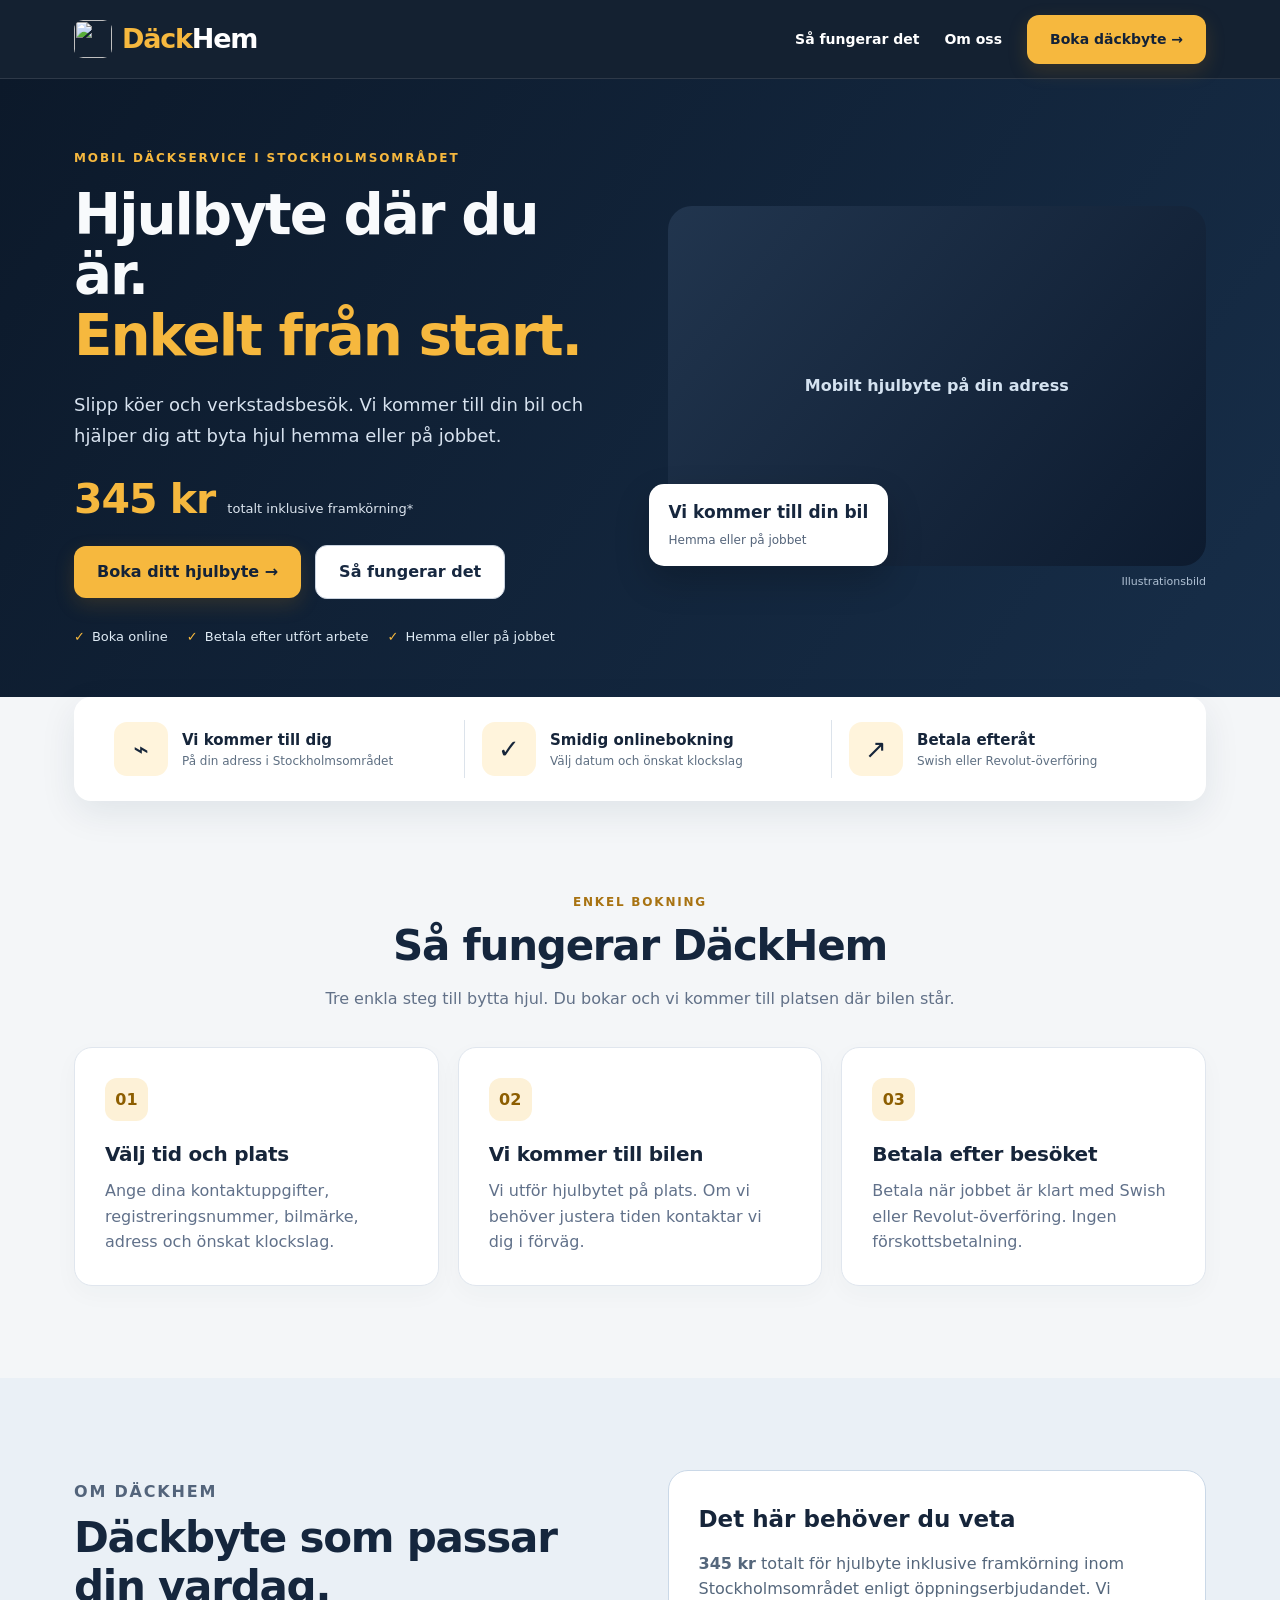
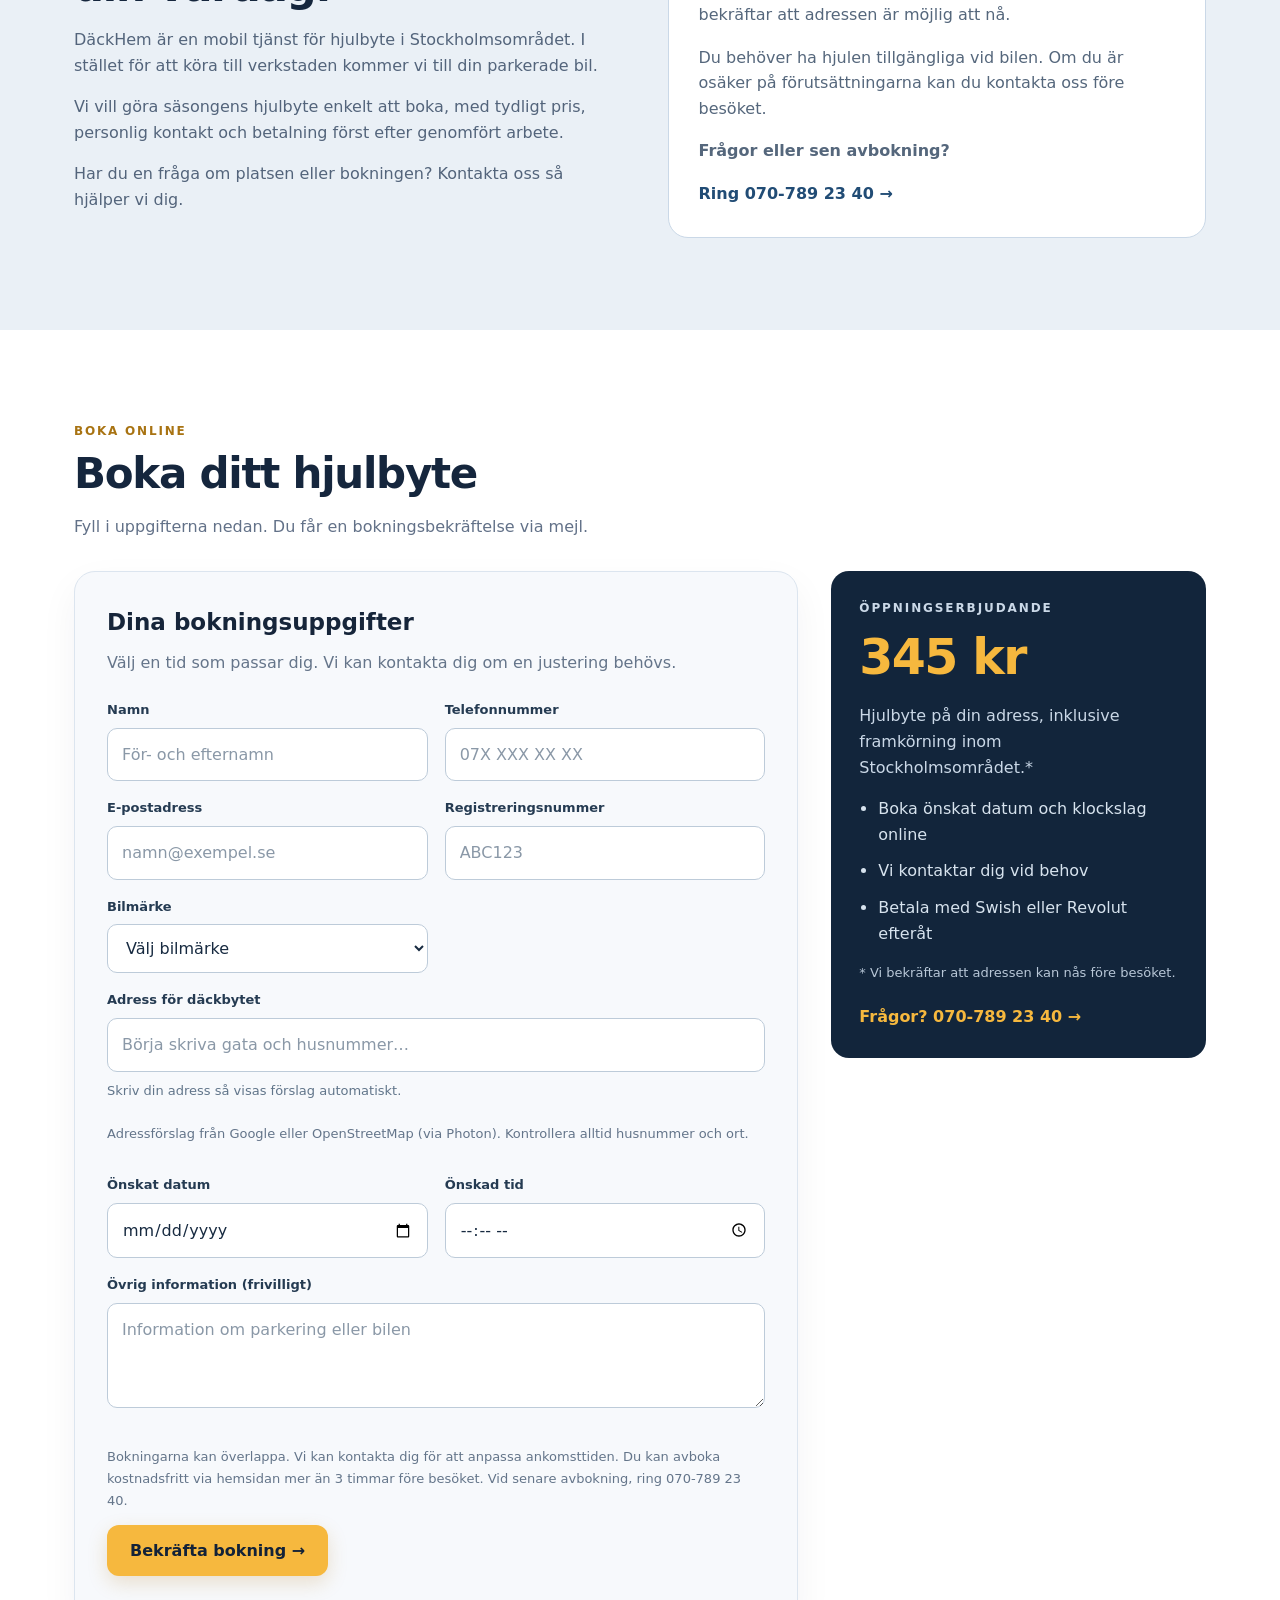
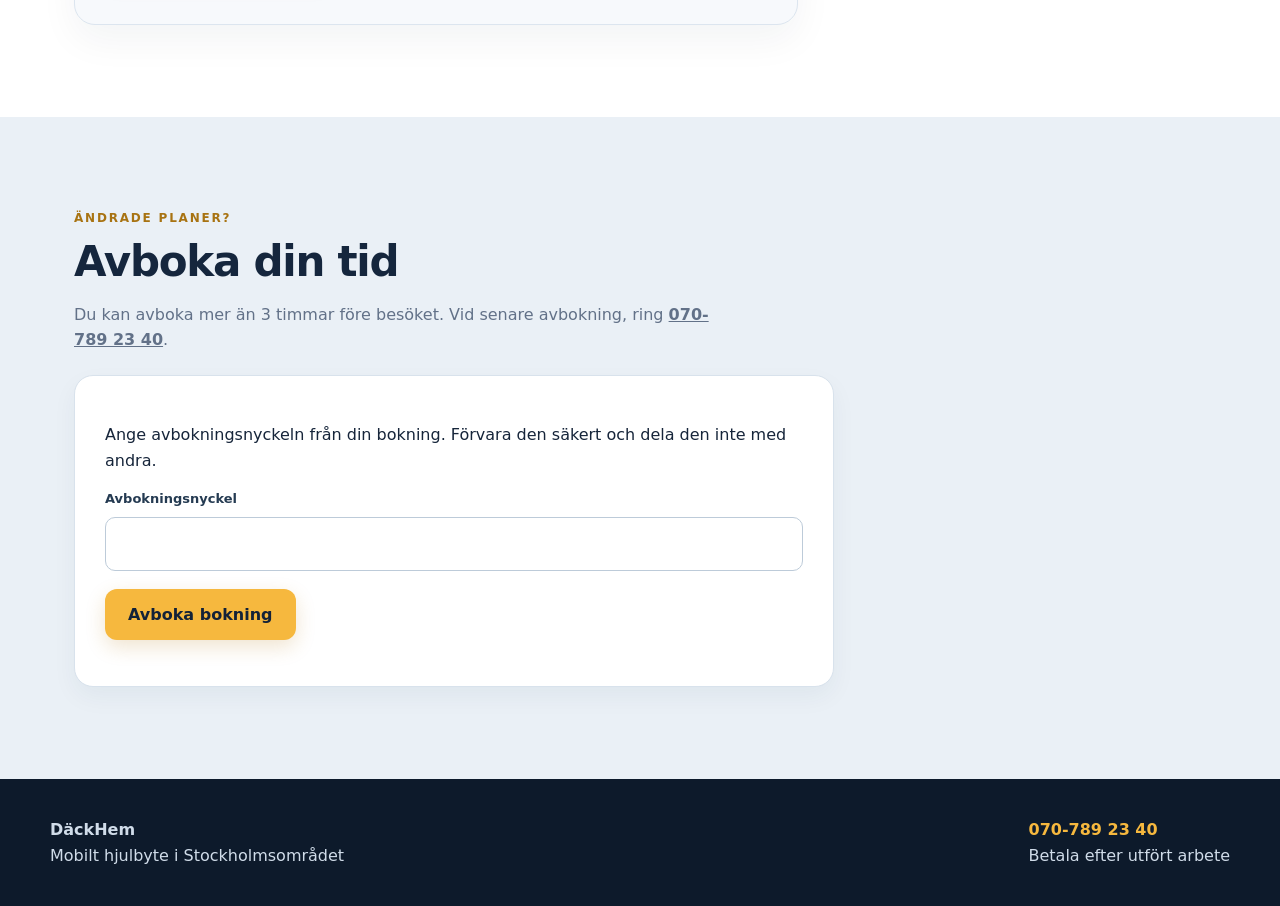
==== DackHem.Api/wwwroot/index.html @ e282575c "Refresh DäckHem homepage with modern responsive design while preserving booking JavaScript" ====
<!doctype html>
<html lang="sv"><head><meta charset="utf-8"><meta name="viewport" content="width=device-width,initial-scale=1">
<meta name="description" content="DäckHem erbjuder mobilt hjulbyte hemma eller på jobbet i Stockholmsområdet. Boka smidigt online – 345 kr inklusive framkörning.">
<meta name="theme-color" content="#0d1a2b">
<title>DäckHem – Mobilt hjulbyte hemma eller på jobbet i Stockholm</title>
<link rel="icon" href="/favicon.svg" type="image/svg+xml">
<style>
:root{font-family:Inter,system-ui,-apple-system,"Segoe UI",sans-serif;background:#f4f6f8;color:#16253a}
*{box-sizing:border-box}
html{scroll-behavior:smooth;scroll-padding-top:88px}
body{margin:0;line-height:1.6}
a{color:inherit;text-decoration:none}
button,input,select,textarea{font:inherit}
button,a,input,select,textarea{-webkit-tap-highlight-color:transparent}
button:focus-visible,a:focus-visible,input:focus-visible,select:focus-visible,textarea:focus-visible{outline:3px solid #dc9a11;outline-offset:3px}
header{position:sticky;top:0;z-index:20;background:#0d1a2bf7;color:#fff;backdrop-filter:blur(14px);border-bottom:1px solid #ffffff1c}
.nav{max-width:1180px;margin:auto;min-height:78px;padding:12px 24px;display:flex;align-items:center;justify-content:space-between;gap:24px}
.brand{font-size:27px;font-weight:850;letter-spacing:-1.2px;white-space:nowrap;display:flex;align-items:center;gap:10px}.brand span span{color:#f6b83e}
.brand img{height:38px;width:38px;border-radius:9px}
nav{display:flex;align-items:center;gap:25px;font-size:14px;font-weight:650}nav a:not(.btn):hover{color:#f6b83e}
.btn{display:inline-flex;align-items:center;justify-content:center;border:0;border-radius:12px;background:#f6b83e;color:#132238;min-height:49px;padding:13px 23px;font-weight:800;cursor:pointer;box-shadow:0 7px 20px #b2761433;transition:transform .18s,background .18s}
.btn:hover{background:#ffcc65;transform:translateY(-1px)}.btn:disabled{opacity:.6;cursor:wait;transform:none}
.btn-outline{background:#fff;color:#172840;box-shadow:none;border:1px solid #cad3df}.btn-outline:hover{background:#eff3f8}
.heroWrap{background:linear-gradient(125deg,#0c192a 0%,#172e49 100%);color:#f8fafc;overflow:hidden}
.hero{max-width:1180px;margin:auto;display:grid;grid-template-columns:1fr 1fr;gap:55px;align-items:center;padding:70px 24px 84px}
.eyebrow{text-transform:uppercase;color:#f6b83e;font-size:12px;font-weight:850;letter-spacing:1.9px;margin:0 0 17px}
.hero h1{font-size:clamp(39px,4.4vw,65px);line-height:1.07;letter-spacing:-2px;margin:0 0 23px;font-weight:850}
.hero h1 em{font-style:normal;color:#f6b83e}
.hero p.lead{font-size:18px;color:#d7e2ef;line-height:1.75;max-width:550px;margin:0 0 27px}
.heroActions{display:flex;gap:14px;flex-wrap:wrap;align-items:center}
.heroPrice{display:flex;align-items:baseline;gap:12px;margin:0 0 25px}
.heroPrice strong{font-size:41px;line-height:1;color:#f6b83e;letter-spacing:-1px}
.heroPrice span{font-size:13px;color:#dbe4ee}
.heroBadges{display:flex;gap:19px;flex-wrap:wrap;margin:28px 0 0;color:#dfebf5;font-size:13px}
.heroBadges span:before{content:"✓";color:#f6b83e;font-weight:900;margin-right:7px}
.heroPhoto{position:relative}
.heroPhoto img{display:block;width:100%;height:auto;aspect-ratio:1/1;object-fit:cover;border-radius:24px;box-shadow:0 24px 72px #0008;background:#304056}
.heroPhoto .photoFallback{min-height:360px;border-radius:24px;background:linear-gradient(130deg,#21354e,#0d1b2f);display:none;align-items:center;justify-content:center;text-align:center;padding:30px;font-weight:750;color:#d4e2f0}
.photoTag{position:absolute;left:-19px;bottom:24px;background:#fff;color:#16263d;border-radius:15px;padding:15px 20px;box-shadow:0 15px 35px #0003}
.photoTag strong{display:block;font-size:17px}.photoTag small{color:#54647a;font-size:12px}
.photoDisclosure{color:#afc0d3;font-size:11px;text-align:right;margin-top:7px}
main{background:#f4f6f8}section{scroll-margin-top:94px}
.container{max-width:1180px;margin:0 auto;padding:0 24px}
.valueStrip{position:relative;z-index:3;margin-top:-34px}
.valueGrid{background:#fff;border-radius:17px;box-shadow:0 12px 36px #112e4a16;display:grid;grid-template-columns:repeat(3,1fr);padding:23px;gap:15px}
.valueItem{display:flex;align-items:center;gap:14px;padding:2px 17px}
.valueItem+.valueItem{border-left:1px solid #dce3eb}
.valueIcon{font-size:26px;background:#fff4dc;border-radius:13px;width:54px;height:54px;display:flex;align-items:center;justify-content:center;flex-shrink:0}
.valueItem strong{display:block;font-size:15px}.valueItem small{display:block;color:#5e6f82;font-size:12px}
.block{padding:92px 0}.sectionLabel{color:#a87312;font-size:12px;letter-spacing:1.8px;text-transform:uppercase;font-weight:850;margin:0 0 8px}
h2{font-size:clamp(30px,3.5vw,42px);letter-spacing:-1.25px;line-height:1.17;color:#15263d;margin:0 0 16px}
.sectionLead{color:#627188;max-width:650px;margin:0 auto 36px}
.center{text-align:center}
.steps{display:grid;grid-template-columns:repeat(3,1fr);gap:19px}
.step{background:#fff;border:1px solid #e0e6ee;box-shadow:0 8px 25px #16334b08;border-radius:18px;padding:30px}
.stepNumber{width:43px;height:43px;border-radius:12px;background:#fdf1d7;color:#8d5e00;display:flex;align-items:center;justify-content:center;font-weight:850;margin-bottom:17px}
.step h3{font-size:20px;letter-spacing:-.3px;margin:0 0 8px}.step p{color:#61718a;margin:0}
.about{background:#eaf0f6}.aboutGrid{display:grid;grid-template-columns:1fr 1fr;gap:55px;align-items:center}
.aboutText p{color:#53647b;font-size:16px}
.aboutCard{padding:30px;border:1px solid #cad8e7;border-radius:20px;background:#fff}
.aboutCard h3{font-size:23px;margin:0 0 13px}.aboutCard p{color:#55677c;margin:0 0 17px}
.aboutCard a{font-weight:800;color:#214c75}.aboutCard a:hover{text-decoration:underline}
.bookingSection{background:#fff}.bookingLayout{display:grid;grid-template-columns:minmax(0,1.45fr) minmax(260px,.75fr);gap:33px;align-items:start}
.bookingPanel{background:#f7f9fc;border:1px solid #dce5ef;border-radius:21px;padding:32px;box-shadow:0 15px 38px #12253a0d}
.bookingPanel h3{margin:0 0 9px;font-size:23px}.bookingPanel>p{margin:0 0 24px;color:#65758a}
form#booking{display:grid;grid-template-columns:1fr 1fr;gap:17px}
label{display:block;margin-bottom:7px;color:#253b52;font-size:13px;font-weight:750}
input,textarea,select{width:100%;padding:13px 14px;background:#fff;border:1px solid #bdcbd9;color:#172a40;border-radius:10px;min-height:48px}
input::placeholder,textarea::placeholder{color:#8a98a7}textarea{resize:vertical}.wide{grid-column:1/-1}
.note{font-size:13px;color:#64758a;line-height:1.7}
.priceCard{background:#12253b;border-radius:18px;padding:28px;color:#fff;position:sticky;top:105px}
.priceCard .eyebrow{margin-bottom:10px}
.priceCard strong.amount{display:block;color:#f6b83e;font-size:49px;letter-spacing:-1.6px;line-height:1.2}
.priceCard p{color:#cad8e7}.priceCard ul{padding-left:19px;color:#d7e3ee}.priceCard li{margin-bottom:11px}
.contactLink{display:block;color:#f6b83e;font-weight:750;margin-top:20px}
.cancelSection{background:#eaf0f6}.cancelBox{max-width:760px;background:#fff;padding:30px;border:1px solid #d8e2ec;border-radius:19px;box-shadow:0 10px 25px #16334b0d}
form#cancel-form{display:grid;gap:18px}
#addressResults{display:grid;gap:6px;margin-top:8px}
#addressResults button{background:#fff;color:#213448;border:1px solid #bbcad8;border-radius:9px;padding:11px;text-align:left;cursor:pointer}
#addressResults button:hover{background:#fff4dd;border-color:#d0a241}
#addressStatus{margin:8px 0;color:#61758a}#addressStatus.ok{color:#17774f}
#customBrandWrap[hidden]{display:none}
#message,#cancel-message{overflow-wrap:anywhere}
#message:not(:empty),#cancel-message:not(:empty){padding:13px;border:1px solid #bfccda;border-radius:9px}
#message.success{background:#e8faef;border:2px solid #27a56c;color:#155d3a;padding:18px;font-weight:750}
#message.error{background:#fff0f1;border:1px solid #e3a3a8;color:#8d2431}
#message.pending{color:#54677d}
footer{background:#0d1a2b;color:#d0dce9;padding:38px 24px}
.footerInner{max-width:1180px;margin:auto;display:flex;justify-content:space-between;gap:25px;align-items:center;flex-wrap:wrap}
footer a{color:#f6b83e;font-weight:650}
@media(max-width:900px){.hero{gap:28px}.bookingLayout{grid-template-columns:1fr}.priceCard{position:static}.aboutGrid{gap:25px}.heroPhoto .photoTag{left:10px}}
@media(max-width:700px){.nav{min-height:70px;padding:10px 18px}.brand{font-size:23px}.brand img{width:31px;height:31px}nav a:not(.btn){display:none}nav .btn{font-size:13px;padding:11px 13px;min-height:42px}
.hero{grid-template-columns:1fr;padding:48px 20px 69px;gap:33px}.hero h1{letter-spacing:-1.3px}.hero p.lead{font-size:16px}.heroPrice strong{font-size:35px}
.heroPhoto img{aspect-ratio:1/1}.heroPhoto .photoTag{left:10px;bottom:15px;padding:11px 13px}
.valueGrid{grid-template-columns:1fr;padding:16px}.valueItem{padding:11px 9px}.valueItem+.valueItem{border-left:0;border-top:1px solid #dce3eb}
.container{padding:0 18px}.block{padding:68px 0}.steps,.aboutGrid{grid-template-columns:1fr}.bookingPanel,.cancelBox{padding:20px}
form#booking{grid-template-columns:1fr}.wide{grid-column:auto}.bookingLayout{gap:18px}
}
@media(prefers-reduced-motion:reduce){html{scroll-behavior:auto}.btn{transition:none}}
</style></head><body>
<header><div class="nav">
<a href="/" class="brand" aria-label="DäckHem startsida"><img src="/favicon.svg" alt=""><span><span>Däck</span>Hem</span></a>
<nav aria-label="Huvudmeny"><a href="#sa-funkar-det">Så fungerar det</a><a href="#om-oss">Om oss</a><a href="#boka" class="btn">Boka däckbyte →</a></nav>
</div></header>
<div class="heroWrap"><div class="hero">
<div>
<p class="eyebrow">Mobil däckservice i Stockholmsområdet</p>
<h1>Hjulbyte där du är.<br><em>Enkelt från start.</em></h1>
<p class="lead">Slipp köer och verkstadsbesök. Vi kommer till din bil och hjälper dig att byta hjul hemma eller på jobbet.</p>
<div class="heroPrice"><strong>345 kr</strong><span>totalt inklusive framkörning*</span></div>
<div class="heroActions"><a href="#boka" class="btn">Boka ditt hjulbyte →</a><a href="#sa-funkar-det" class="btn btn-outline">Så fungerar det</a></div>
<div class="heroBadges"><span>Boka online</span><span>Betala efter utfört arbete</span><span>Hemma eller på jobbet</span></div>
</div>
<div class="heroPhoto">
<img src="/dackhem-hero.jpg" alt="Illustration av mobilt hjulbyte utanför en bostad" width="1254" height="1254" fetchpriority="high" onerror="this.style.display='none';this.nextElementSibling.style.display='flex'">
<div class="photoFallback">Mobilt hjulbyte på din adress</div>
<div class="photoTag"><strong>Vi kommer till din bil</strong><small>Hemma eller på jobbet</small></div>
<div class="photoDisclosure">Illustrationsbild</div>
</div>
</div></div>
<main>
<div class="container valueStrip"><div class="valueGrid">
<div class="valueItem"><span class="valueIcon" aria-hidden="true">⌁</span><div><strong>Vi kommer till dig</strong><small>På din adress i Stockholmsområdet</small></div></div>
<div class="valueItem"><span class="valueIcon" aria-hidden="true">✓</span><div><strong>Smidig onlinebokning</strong><small>Välj datum och önskat klockslag</small></div></div>
<div class="valueItem"><span class="valueIcon" aria-hidden="true">↗</span><div><strong>Betala efteråt</strong><small>Swish eller Revolut-överföring</small></div></div>
</div></div>
<section class="block" id="sa-funkar-det"><div class="container">
<div class="center"><p class="sectionLabel">Enkel bokning</p><h2>Så fungerar DäckHem</h2><p class="sectionLead">Tre enkla steg till bytta hjul. Du bokar och vi kommer till platsen där bilen står.</p></div>
<div class="steps">
<div class="step"><div class="stepNumber">01</div><h3>Välj tid och plats</h3><p>Ange dina kontaktuppgifter, registreringsnummer, bilmärke, adress och önskat klockslag.</p></div>
<div class="step"><div class="stepNumber">02</div><h3>Vi kommer till bilen</h3><p>Vi utför hjulbytet på plats. Om vi behöver justera tiden kontaktar vi dig i förväg.</p></div>
<div class="step"><div class="stepNumber">03</div><h3>Betala efter besöket</h3><p>Betala när jobbet är klart med Swish eller Revolut-överföring. Ingen förskottsbetalning.</p></div>
</div></div></section>
<section class="block about" id="om-oss"><div class="container aboutGrid">
<div class="aboutText"><p class="sectionLabel">Om DäckHem</p><h2>Däckbyte som passar din vardag.</h2>
<p>DäckHem är en mobil tjänst för hjulbyte i Stockholmsområdet. I stället för att köra till verkstaden kommer vi till din parkerade bil.</p>
<p>Vi vill göra säsongens hjulbyte enkelt att boka, med tydligt pris, personlig kontakt och betalning först efter genomfört arbete.</p>
<p>Har du en fråga om platsen eller bokningen? Kontakta oss så hjälper vi dig.</p></div>
<div class="aboutCard"><h3>Det här behöver du veta</h3>
<p><strong>345 kr</strong> totalt för hjulbyte inklusive framkörning inom Stockholmsområdet enligt öppningserbjudandet. Vi bekräftar att adressen är möjlig att nå.</p>
<p>Du behöver ha hjulen tillgängliga vid bilen. Om du är osäker på förutsättningarna kan du kontakta oss före besöket.</p>
<p><strong>Frågor eller sen avbokning?</strong></p><a href="tel:0707892340">Ring 070-789 23 40 →</a></div>
</div></section>
<section class="block bookingSection" id="boka"><div class="container">
<p class="sectionLabel">Boka online</p><h2>Boka ditt hjulbyte</h2><p class="sectionLead" style="margin:0 0 32px">Fyll i uppgifterna nedan. Du får en bokningsbekräftelse via mejl.</p>
<div class="bookingLayout">
<div class="bookingPanel"><h3>Dina bokningsuppgifter</h3><p>Välj en tid som passar dig. Vi kan kontakta dig om en justering behövs.</p>
<form id="booking">
<div><label for="name">Namn</label><input id="name" required maxlength="100" autocomplete="name" placeholder="För- och efternamn"></div>
<div><label for="phone">Telefonnummer</label><input id="phone" type="tel" required maxlength="30" autocomplete="tel" placeholder="07X XXX XX XX"></div>
<div><label for="email">E-postadress</label><input id="email" type="email" required maxlength="254" autocomplete="email" placeholder="namn@exempel.se"></div>
<div><label for="plate">Registreringsnummer</label><input id="plate" required maxlength="20" placeholder="ABC123"></div>
<div><label for="carBrand">Bilmärke</label><select id="carBrand" required><option value="">Välj bilmärke</option><option value="Audi">Audi</option><option value="BMW">BMW</option><option value="BYD">BYD</option><option value="Citroën">Citroën</option><option value="Cupra">Cupra</option><option value="Dacia">Dacia</option><option value="Fiat">Fiat</option><option value="Ford">Ford</option><option value="Honda">Honda</option><option value="Hyundai">Hyundai</option><option value="Kia">Kia</option><option value="Land Rover">Land Rover</option><option value="Lexus">Lexus</option><option value="Mazda">Mazda</option><option value="Mercedes-Benz">Mercedes-Benz</option><option value="MG">MG</option><option value="Mini">Mini</option><option value="Mitsubishi">Mitsubishi</option><option value="Nissan">Nissan</option><option value="Opel">Opel</option><option value="Peugeot">Peugeot</option><option value="Polestar">Polestar</option><option value="Porsche">Porsche</option><option value="Renault">Renault</option><option value="Saab">Saab</option><option value="Seat">Seat</option><option value="Skoda">Skoda</option><option value="Subaru">Subaru</option><option value="Suzuki">Suzuki</option><option value="Tesla">Tesla</option><option value="Toyota">Toyota</option><option value="Volkswagen">Volkswagen</option><option value="Volvo">Volvo</option><option value="Övrigt">Övrigt – skriv själv</option></select></div>
<div id="customBrandWrap" hidden><label for="customBrand">Skriv bilmärke</label><input id="customBrand" maxlength="40" autocomplete="off" placeholder="Ange bilens bilmärke"></div>
<div class="wide"><label for="address">Adress för däckbytet</label><input id="address" required maxlength="300" placeholder="Börja skriva gata och husnummer…" autocomplete="off" aria-autocomplete="list" aria-controls="addressResults"><p id="addressStatus" class="note" role="status" aria-live="polite">Skriv din adress så visas förslag automatiskt.</p><div id="addressResults" role="listbox" aria-label="Adressförslag"></div><p class="note">Adressförslag från Google eller OpenStreetMap (via Photon). Kontrollera alltid husnummer och ort.</p></div>
<div><label for="date">Önskat datum</label><input id="date" type="date" required></div>
<div><label for="time">Önskad tid</label><input id="time" type="time" required></div>
<div class="wide"><label for="notes">Övrig information (frivilligt)</label><textarea id="notes" rows="3" maxlength="1000" placeholder="Information om parkering eller bilen"></textarea></div>
<div class="wide"><p class="note">Bokningarna kan överlappa. Vi kan kontakta dig för att anpassa ankomsttiden. Du kan avboka kostnadsfritt via hemsidan mer än 3 timmar före besöket. Vid senare avbokning, ring 070-789 23 40.</p><button class="btn" type="submit">Bekräfta bokning →</button><p id="message" role="status" aria-live="polite"></p></div>
</form></div>
<aside class="priceCard"><p class="eyebrow">Öppningserbjudande</p><strong class="amount">345 kr</strong><p>Hjulbyte på din adress, inklusive framkörning inom Stockholmsområdet.*</p><ul><li>Boka önskat datum och klockslag online</li><li>Vi kontaktar dig vid behov</li><li>Betala med Swish eller Revolut efteråt</li></ul><p class="note" style="color:#b8c7d7">* Vi bekräftar att adressen kan nås före besöket.</p><a class="contactLink" href="tel:0707892340">Frågor? 070-789 23 40 →</a></aside>
</div></div></section>
<section class="block cancelSection" id="avboka"><div class="container">
<p class="sectionLabel">Ändrade planer?</p><h2>Avboka din tid</h2>
<p class="sectionLead" style="margin:0 0 22px">Du kan avboka mer än 3 timmar före besöket. Vid senare avbokning, ring <a href="tel:0707892340" style="font-weight:750;text-decoration:underline">070-789 23 40</a>.</p>
<div class="cancelBox"><p>Ange avbokningsnyckeln från din bokning. Förvara den säkert och dela den inte med andra.</p>
<form id="cancel-form"><div class="wide"><label for="cancel-token">Avbokningsnyckel</label><input id="cancel-token" required autocomplete="off"></div><div class="wide"><button class="btn" type="submit">Avboka bokning</button><p id="cancel-message" role="status" aria-live="polite"></p></div></form>
</div></div></section>
</main>
<footer><div class="footerInner"><div><strong>DäckHem</strong><div>Mobilt hjulbyte i Stockholmsområdet</div></div><div><a href="tel:0707892340">070-789 23 40</a><div>Betala efter utfört arbete</div></div></div></footer>
<script>
const $=id=>document.getElementById(id);
const pad=n=>String(n).padStart(2,'0');
const brandSelect=$('carBrand'),customBrand=$('customBrand'),customBrandWrap=$('customBrandWrap');
function updateBrandInput(){const other=brandSelect.value==='Övrigt';customBrandWrap.hidden=!other;customBrand.required=other;if(!other)customBrand.value='';}
brandSelect.addEventListener('change',updateBrandInput);updateBrandInput();
const now=new Date();
$('date').min=`${now.getFullYear()}-${pad(now.getMonth()+1)}-${pad(now.getDate())}`;
async function api(path,payload){
 const response=await fetch(path,{method:'POST',headers:{'Content-Type':'application/json'},body:JSON.stringify(payload)});
 if(!response.ok){
  const body=await response.text();
  let detail='Något gick fel. Försök igen.';
  try{const error=JSON.parse(body);if(typeof error==='string')detail=error;else if(error.errors)detail=Object.values(error.errors).flat().join(' ');else if(error.detail)detail=error.detail;}catch{if(body&&!body.trim().startsWith('<'))detail=body;}
  throw new Error(detail);
 }
 return response.json();
}
// Google Places (New) via our server. No Google key is exposed to the browser.
const addressInput=$('address'),addressStatus=$('addressStatus'),addressResults=$('addressResults');
let addressTimer,requestNumber=0,selectedAddress='',addressSession=crypto.randomUUID();
function clearAddressSuggestions(){addressResults.replaceChildren();}
addressInput.addEventListener('input',()=>{
 selectedAddress='';clearAddressSuggestions();clearTimeout(addressTimer);
 const query=addressInput.value.trim(),current=++requestNumber;
 addressStatus.classList.remove('ok');
 if(query.length<4){addressStatus.textContent='Skriv gata och husnummer så visas förslag.';return;}
 addressStatus.textContent='Söker adresser…';
 addressTimer=setTimeout(async()=>{
  try{
   const response=await fetch('/api/address/suggest?'+new URLSearchParams({q:query,session:addressSession}));
   if(!response.ok)throw Error('Adresstjänsten kunde inte svara just nu.');
   const items=await response.json();
   if(current!==requestNumber||addressInput.value.trim()!==query)return;
   clearAddressSuggestions();
   if(!items.length){addressStatus.textContent='Inga adressförslag hittades. Lägg till orten, till exempel Upplands Väsby, eller skriv hela adressen själv.';return;}
   addressStatus.textContent='Välj rätt adress:';
   for(const item of items){
    const option=document.createElement('button');option.type='button';option.setAttribute('role','option');
    option.textContent=item.label;
    option.addEventListener('click',()=>{
     addressInput.value=item.label.slice(0,300);selectedAddress=addressInput.value;
     ++requestNumber;clearAddressSuggestions();addressStatus.textContent='✓ Adress vald: '+selectedAddress;
     addressStatus.classList.add('ok');addressSession=crypto.randomUUID();
    });
    addressResults.appendChild(option);
   }
  }catch(err){if(current===requestNumber){clearAddressSuggestions();addressStatus.textContent='Adressförslagen kunde inte hämtas. Skriv fullständig gata, nummer, postnummer och ort manuellt.';}}
 },450);
});
$('booking').addEventListener('submit',async e=>{
 e.preventDefault();
 const form=e.currentTarget,msg=$('message'),button=form.querySelector('button');
 const dateTime=`${$('date').value}T${$('time').value}:00`;
 if(new Date(dateTime)<=new Date()){msg.textContent='Välj en tid i framtiden.';return;}
 button.disabled=true;msg.className='pending';msg.textContent='Registrerar din bokning…';
 try{
  const result=await api('/api/bookings',{customerName:$('name').value.trim(),phoneNumber:$('phone').value.trim(),email:$('email').value.trim(),registrationNumber:$('plate').value.trim(),carBrand:$('carBrand').value==='Övrigt' ? $('customBrand').value.trim() : $('carBrand').value,address:$('address').value.trim(),bookingDateTime:dateTime,notes:$('notes').value.trim()||null});
  form.reset();updateBrandInput();selectedAddress='';clearAddressSuggestions();addressStatus.classList.remove('ok');addressStatus.textContent='Skriv din adress så visas förslag automatiskt.';
  msg.className='success';msg.textContent=`✓ Bokningen är registrerad! Bokningsnummer: DH-${String(result.id).replace(/-/g,"").slice(0,8).toUpperCase()}. Pris: ${result.price} kr. ${result.emailQueued ? 'E-postbekräftelsen skickas separat. Spara ditt bokningsnummer.' : 'E-postutskicket kunde inte köas. Spara avbokningsnyckeln här:'} ${result.emailQueued ? '' : result.cancellationToken} ${result.emailQueued ? '' : 'Nyckeln visas bara här och ska inte delas med andra.'}`;
 }catch(err){msg.className='error';msg.textContent=err instanceof TypeError?'Kunde inte nå servern. Öppna hemsidan via DäckHem.Api och försök igen.':err.message;}
 finally{button.disabled=false;}
});
$('cancel-form').addEventListener('submit',async e=>{
 e.preventDefault();const form=e.currentTarget,msg=$('cancel-message'),button=form.querySelector('button');
 button.disabled=true;msg.textContent='Avbokar…';
 try{const result=await api('/api/bookings/cancel',{token:$('cancel-token').value.trim()});msg.textContent=result.message||'Din bokning är avbokad.';form.reset();}
 catch(err){msg.textContent=err instanceof TypeError?'Kunde inte nå servern. Försök igen.':err.message;}
 finally{button.disabled=false;}
});
</script></body></html>
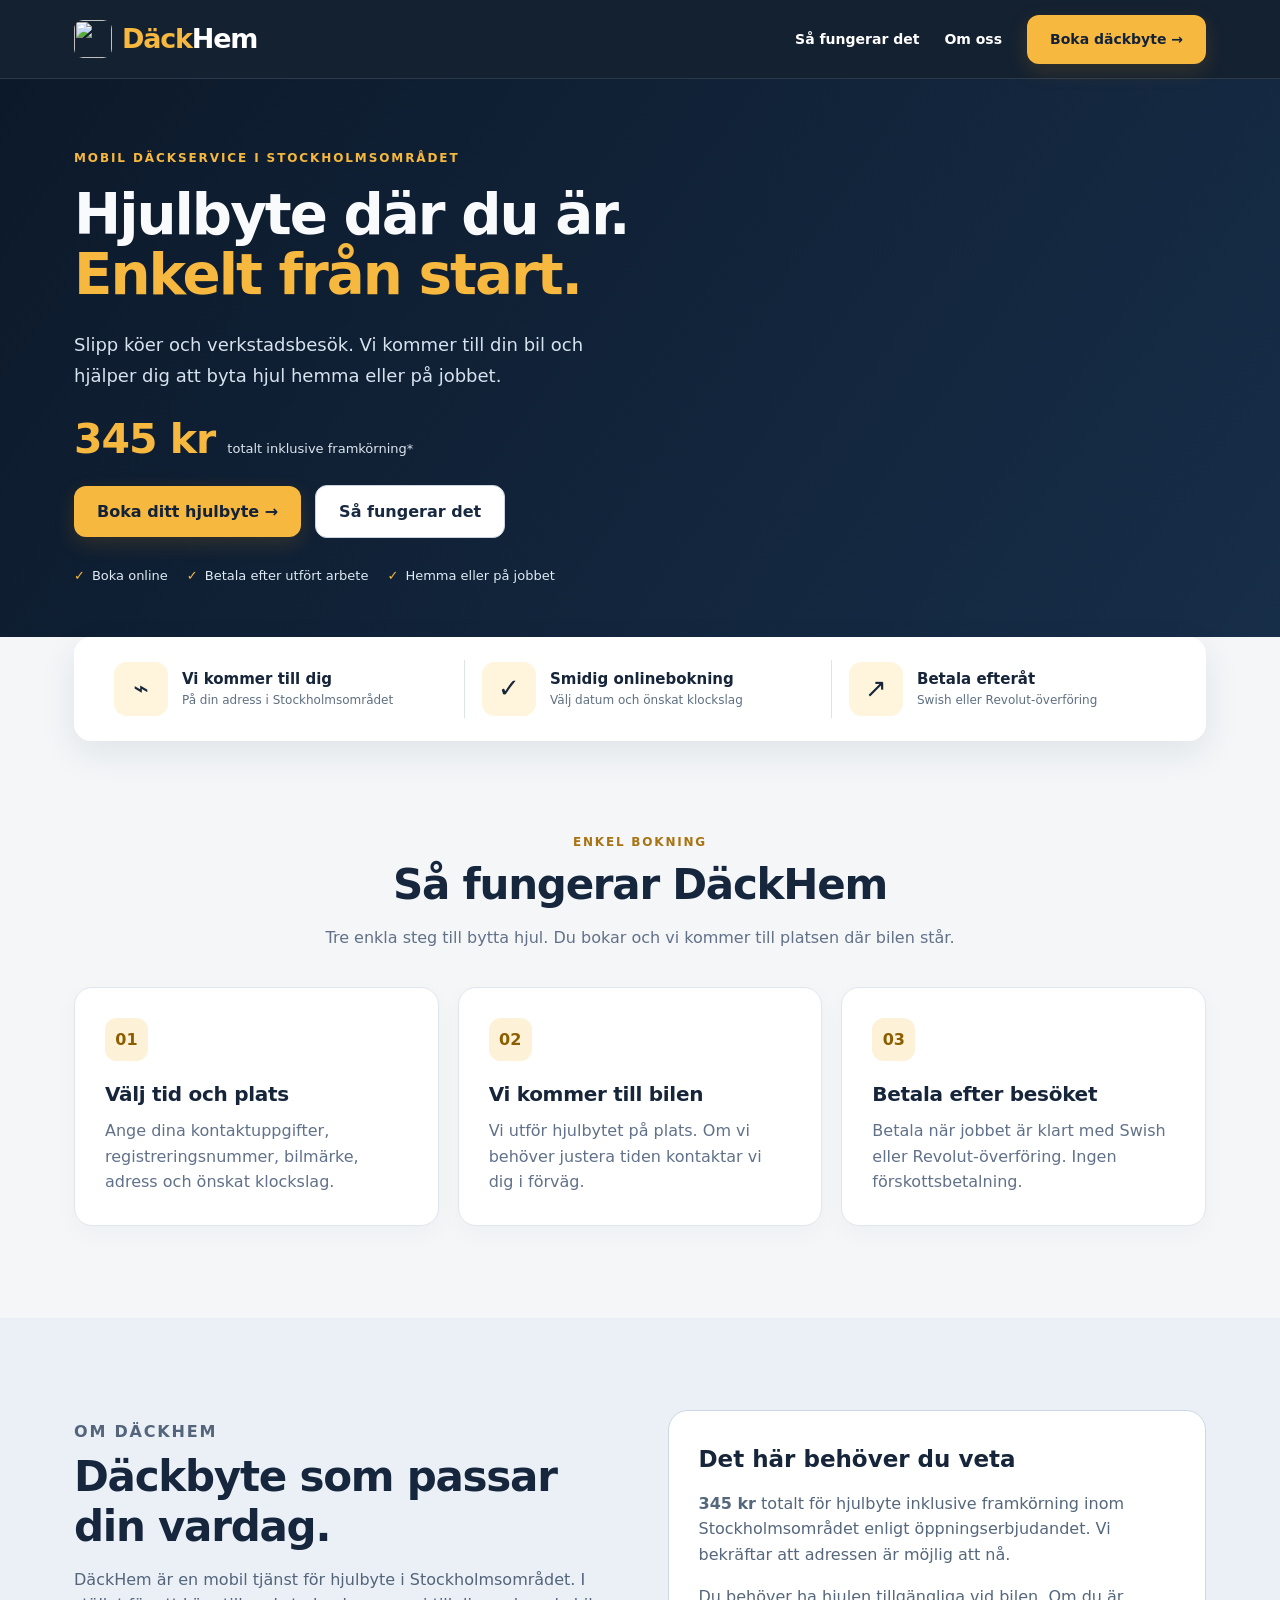
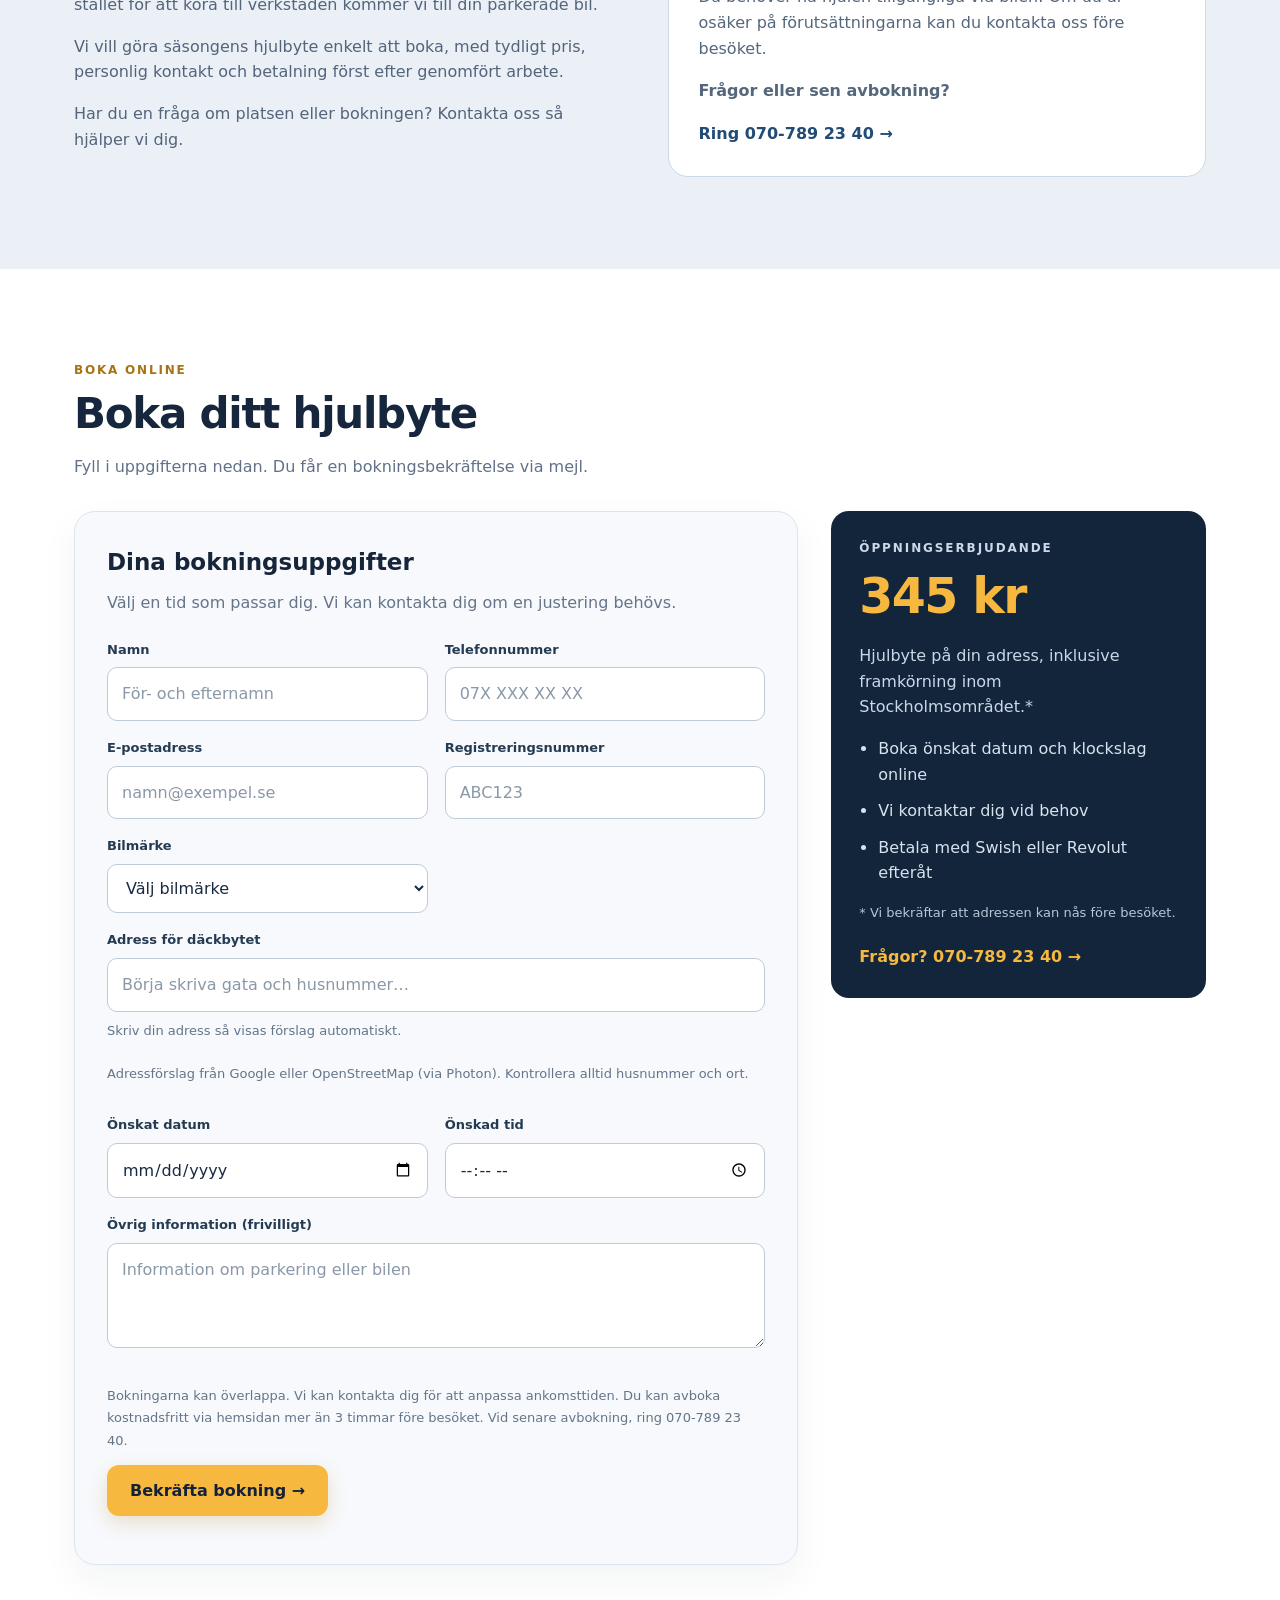
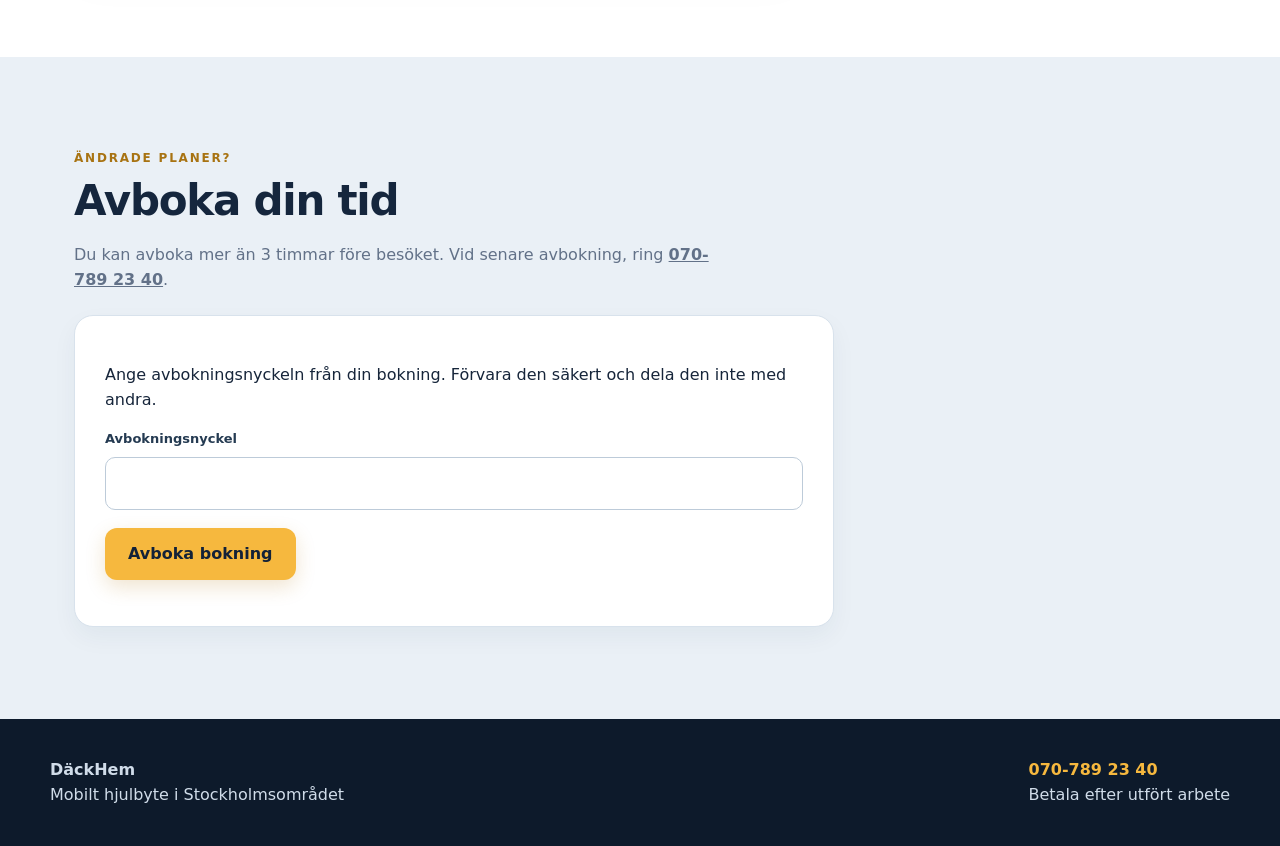
==== commit eb89fd03: "Remove unloaded hero image and show booking price before form on mobile" ====
--- a/DackHem.Api/wwwroot/index.html
+++ b/DackHem.Api/wwwroot/index.html
@@ -22,7 +22,7 @@
 .btn:hover{background:#ffcc65;transform:translateY(-1px)}.btn:disabled{opacity:.6;cursor:wait;transform:none}
 .btn-outline{background:#fff;color:#172840;box-shadow:none;border:1px solid #cad3df}.btn-outline:hover{background:#eff3f8}
 .heroWrap{background:linear-gradient(125deg,#0c192a 0%,#172e49 100%);color:#f8fafc;overflow:hidden}
-.hero{max-width:1180px;margin:auto;display:grid;grid-template-columns:1fr 1fr;gap:55px;align-items:center;padding:70px 24px 84px}
+.hero{max-width:1180px;margin:auto;display:grid;grid-template-columns:minmax(0,790px);gap:30px;align-items:center;padding:70px 24px 84px}
 .eyebrow{text-transform:uppercase;color:#f6b83e;font-size:12px;font-weight:850;letter-spacing:1.9px;margin:0 0 17px}
 .hero h1{font-size:clamp(39px,4.4vw,65px);line-height:1.07;letter-spacing:-2px;margin:0 0 23px;font-weight:850}
 .hero h1 em{font-style:normal;color:#f6b83e}
@@ -88,7 +88,7 @@
 footer{background:#0d1a2b;color:#d0dce9;padding:38px 24px}
 .footerInner{max-width:1180px;margin:auto;display:flex;justify-content:space-between;gap:25px;align-items:center;flex-wrap:wrap}
 footer a{color:#f6b83e;font-weight:650}
-@media(max-width:900px){.hero{gap:28px}.bookingLayout{grid-template-columns:1fr}.priceCard{position:static}.aboutGrid{gap:25px}.heroPhoto .photoTag{left:10px}}
+@media(max-width:900px){.hero{gap:28px}.bookingLayout{grid-template-columns:1fr}.priceCard{position:static;order:-1}.aboutGrid{gap:25px}.heroPhoto .photoTag{left:10px}}
 @media(max-width:700px){.nav{min-height:70px;padding:10px 18px}.brand{font-size:23px}.brand img{width:31px;height:31px}nav a:not(.btn){display:none}nav .btn{font-size:13px;padding:11px 13px;min-height:42px}
 .hero{grid-template-columns:1fr;padding:48px 20px 69px;gap:33px}.hero h1{letter-spacing:-1.3px}.hero p.lead{font-size:16px}.heroPrice strong{font-size:35px}
 .heroPhoto img{aspect-ratio:1/1}.heroPhoto .photoTag{left:10px;bottom:15px;padding:11px 13px}
@@ -111,12 +111,7 @@
 <div class="heroActions"><a href="#boka" class="btn">Boka ditt hjulbyte →</a><a href="#sa-funkar-det" class="btn btn-outline">Så fungerar det</a></div>
 <div class="heroBadges"><span>Boka online</span><span>Betala efter utfört arbete</span><span>Hemma eller på jobbet</span></div>
 </div>
-<div class="heroPhoto">
-<img src="/dackhem-hero.jpg" alt="Illustration av mobilt hjulbyte utanför en bostad" width="1254" height="1254" fetchpriority="high" onerror="this.style.display='none';this.nextElementSibling.style.display='flex'">
-<div class="photoFallback">Mobilt hjulbyte på din adress</div>
-<div class="photoTag"><strong>Vi kommer till din bil</strong><small>Hemma eller på jobbet</small></div>
-<div class="photoDisclosure">Illustrationsbild</div>
-</div>
+
 </div></div>
 <main>
 <div class="container valueStrip"><div class="valueGrid">
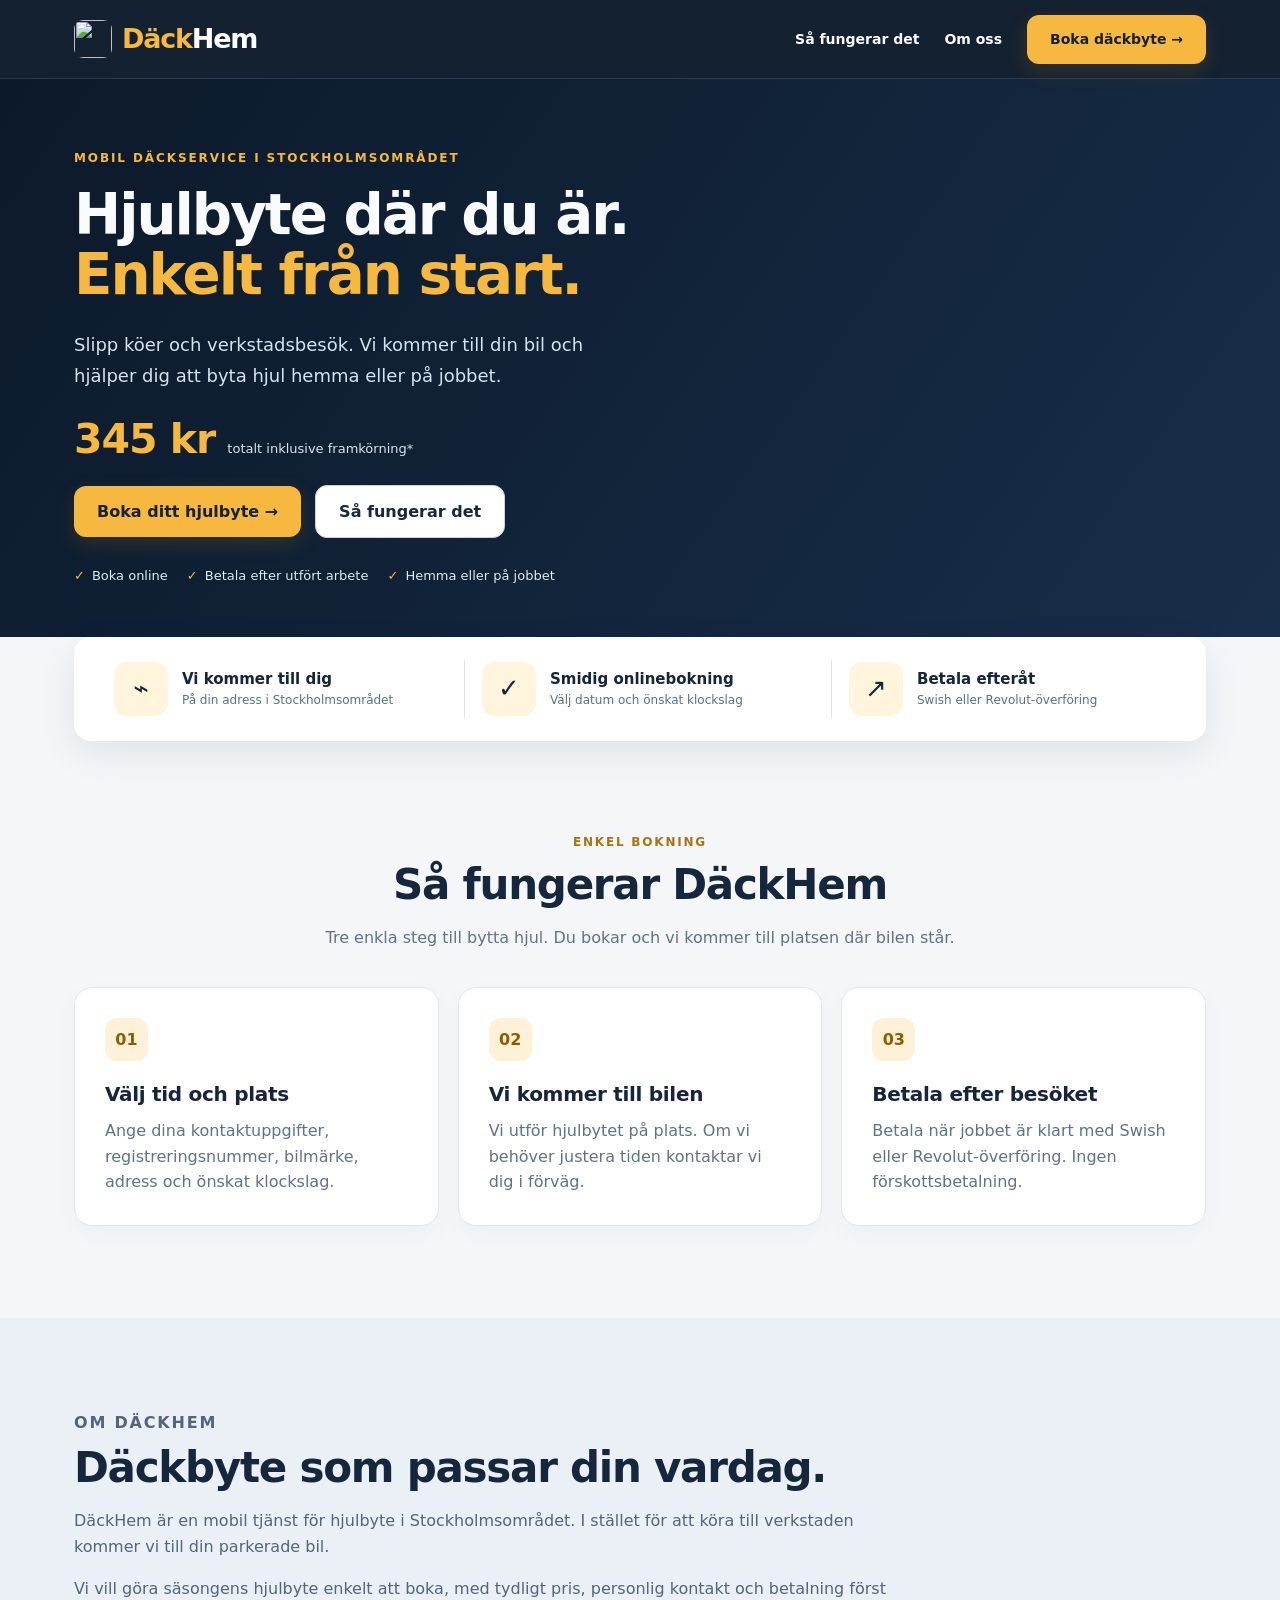
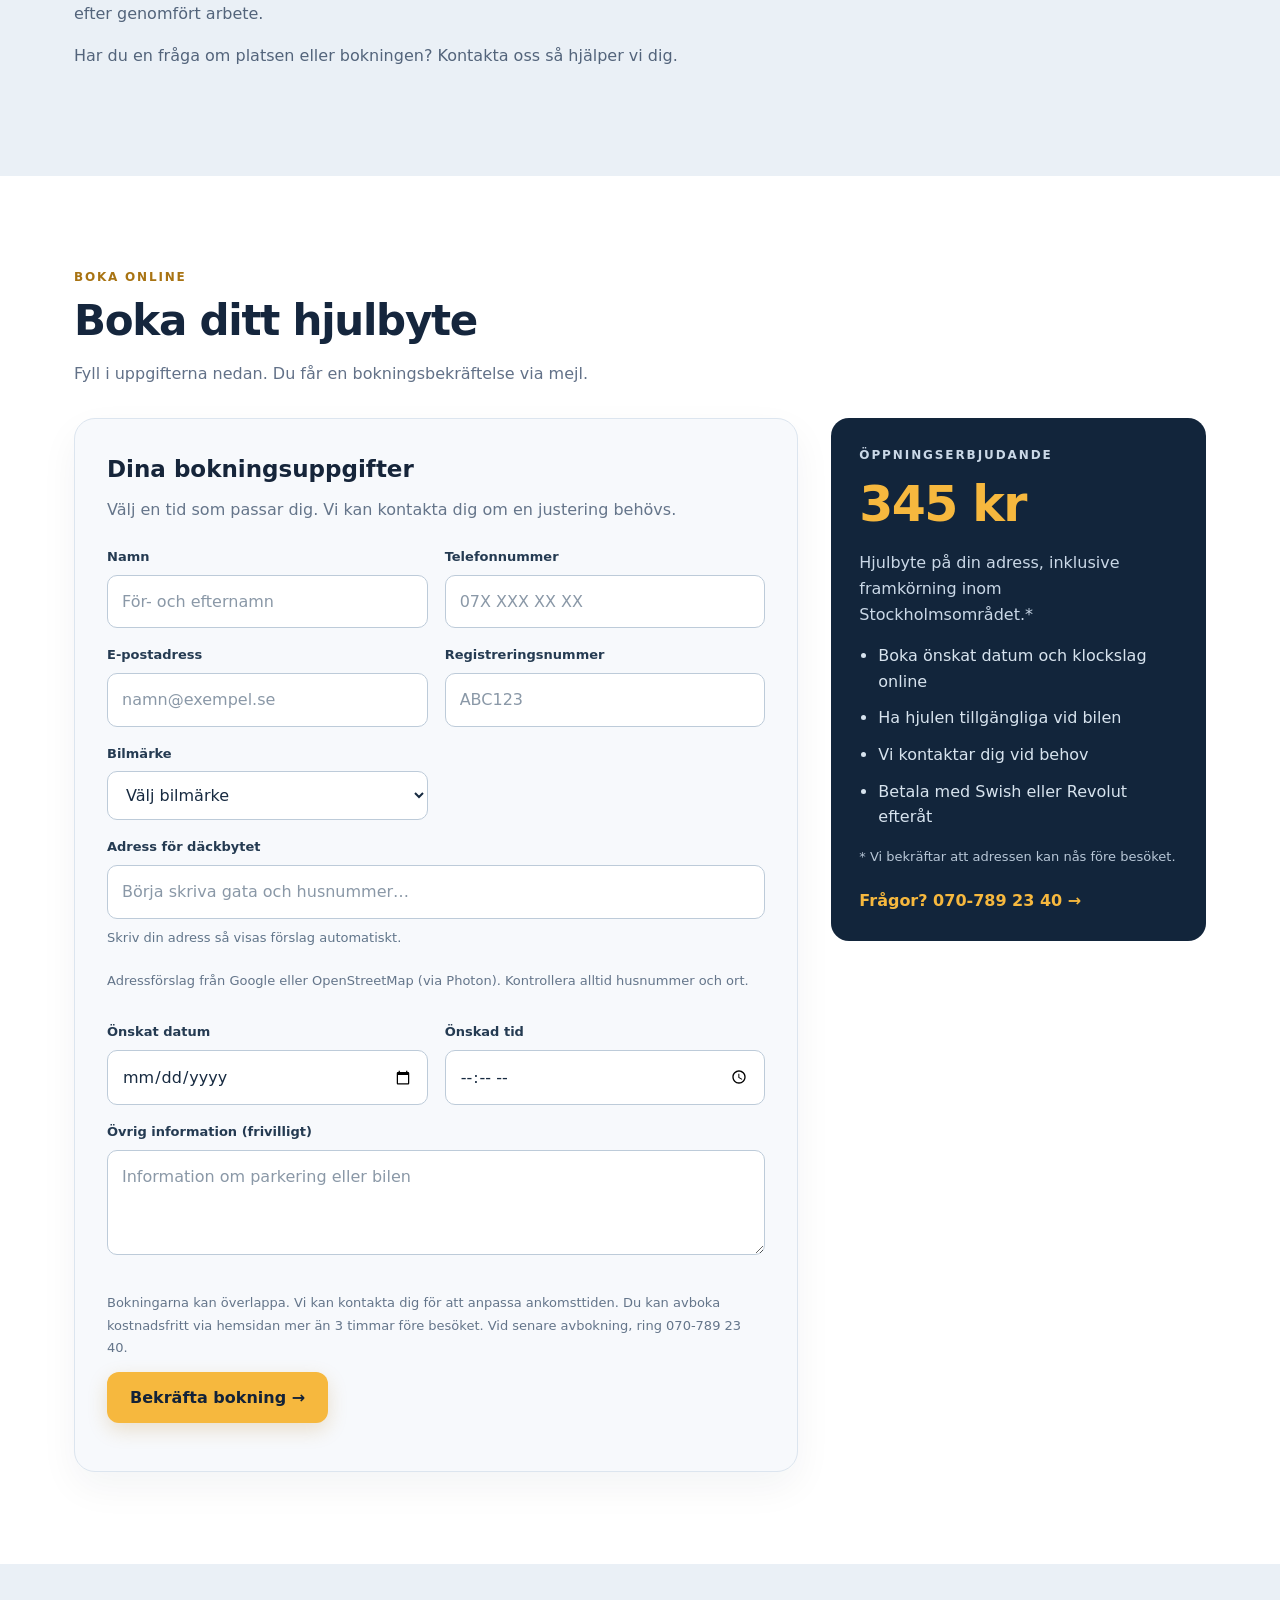
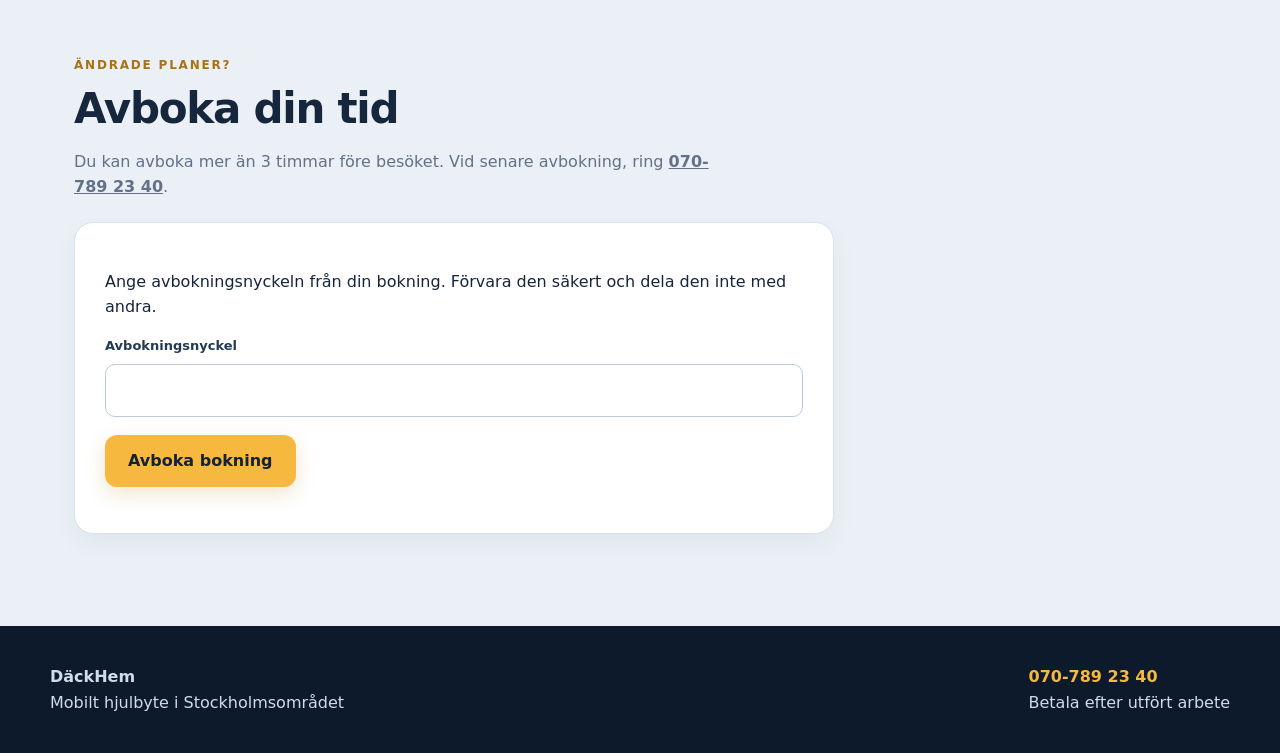
==== commit 42b20a84: "Remove redundant info card and show wheel availability in price panel" ====
--- a/DackHem.Api/wwwroot/index.html
+++ b/DackHem.Api/wwwroot/index.html
@@ -55,7 +55,7 @@
 .step{background:#fff;border:1px solid #e0e6ee;box-shadow:0 8px 25px #16334b08;border-radius:18px;padding:30px}
 .stepNumber{width:43px;height:43px;border-radius:12px;background:#fdf1d7;color:#8d5e00;display:flex;align-items:center;justify-content:center;font-weight:850;margin-bottom:17px}
 .step h3{font-size:20px;letter-spacing:-.3px;margin:0 0 8px}.step p{color:#61718a;margin:0}
-.about{background:#eaf0f6}.aboutGrid{display:grid;grid-template-columns:1fr 1fr;gap:55px;align-items:center}
+.about{background:#eaf0f6}.aboutGrid{display:grid;grid-template-columns:1fr;gap:30px;align-items:center}.aboutText{max-width:850px}
 .aboutText p{color:#53647b;font-size:16px}
 .aboutCard{padding:30px;border:1px solid #cad8e7;border-radius:20px;background:#fff}
 .aboutCard h3{font-size:23px;margin:0 0 13px}.aboutCard p{color:#55677c;margin:0 0 17px}
@@ -131,10 +131,7 @@
 <p>DäckHem är en mobil tjänst för hjulbyte i Stockholmsområdet. I stället för att köra till verkstaden kommer vi till din parkerade bil.</p>
 <p>Vi vill göra säsongens hjulbyte enkelt att boka, med tydligt pris, personlig kontakt och betalning först efter genomfört arbete.</p>
 <p>Har du en fråga om platsen eller bokningen? Kontakta oss så hjälper vi dig.</p></div>
-<div class="aboutCard"><h3>Det här behöver du veta</h3>
-<p><strong>345 kr</strong> totalt för hjulbyte inklusive framkörning inom Stockholmsområdet enligt öppningserbjudandet. Vi bekräftar att adressen är möjlig att nå.</p>
-<p>Du behöver ha hjulen tillgängliga vid bilen. Om du är osäker på förutsättningarna kan du kontakta oss före besöket.</p>
-<p><strong>Frågor eller sen avbokning?</strong></p><a href="tel:0707892340">Ring 070-789 23 40 →</a></div>
+
 </div></section>
 <section class="block bookingSection" id="boka"><div class="container">
 <p class="sectionLabel">Boka online</p><h2>Boka ditt hjulbyte</h2><p class="sectionLead" style="margin:0 0 32px">Fyll i uppgifterna nedan. Du får en bokningsbekräftelse via mejl.</p>
@@ -153,7 +150,7 @@
 <div class="wide"><label for="notes">Övrig information (frivilligt)</label><textarea id="notes" rows="3" maxlength="1000" placeholder="Information om parkering eller bilen"></textarea></div>
 <div class="wide"><p class="note">Bokningarna kan överlappa. Vi kan kontakta dig för att anpassa ankomsttiden. Du kan avboka kostnadsfritt via hemsidan mer än 3 timmar före besöket. Vid senare avbokning, ring 070-789 23 40.</p><button class="btn" type="submit">Bekräfta bokning →</button><p id="message" role="status" aria-live="polite"></p></div>
 </form></div>
-<aside class="priceCard"><p class="eyebrow">Öppningserbjudande</p><strong class="amount">345 kr</strong><p>Hjulbyte på din adress, inklusive framkörning inom Stockholmsområdet.*</p><ul><li>Boka önskat datum och klockslag online</li><li>Vi kontaktar dig vid behov</li><li>Betala med Swish eller Revolut efteråt</li></ul><p class="note" style="color:#b8c7d7">* Vi bekräftar att adressen kan nås före besöket.</p><a class="contactLink" href="tel:0707892340">Frågor? 070-789 23 40 →</a></aside>
+<aside class="priceCard"><p class="eyebrow">Öppningserbjudande</p><strong class="amount">345 kr</strong><p>Hjulbyte på din adress, inklusive framkörning inom Stockholmsområdet.*</p><ul><li>Boka önskat datum och klockslag online</li><li>Ha hjulen tillgängliga vid bilen</li><li>Vi kontaktar dig vid behov</li><li>Betala med Swish eller Revolut efteråt</li></ul><p class="note" style="color:#b8c7d7">* Vi bekräftar att adressen kan nås före besöket.</p><a class="contactLink" href="tel:0707892340">Frågor? 070-789 23 40 →</a></aside>
 </div></div></section>
 <section class="block cancelSection" id="avboka"><div class="container">
 <p class="sectionLabel">Ändrade planer?</p><h2>Avboka din tid</h2>
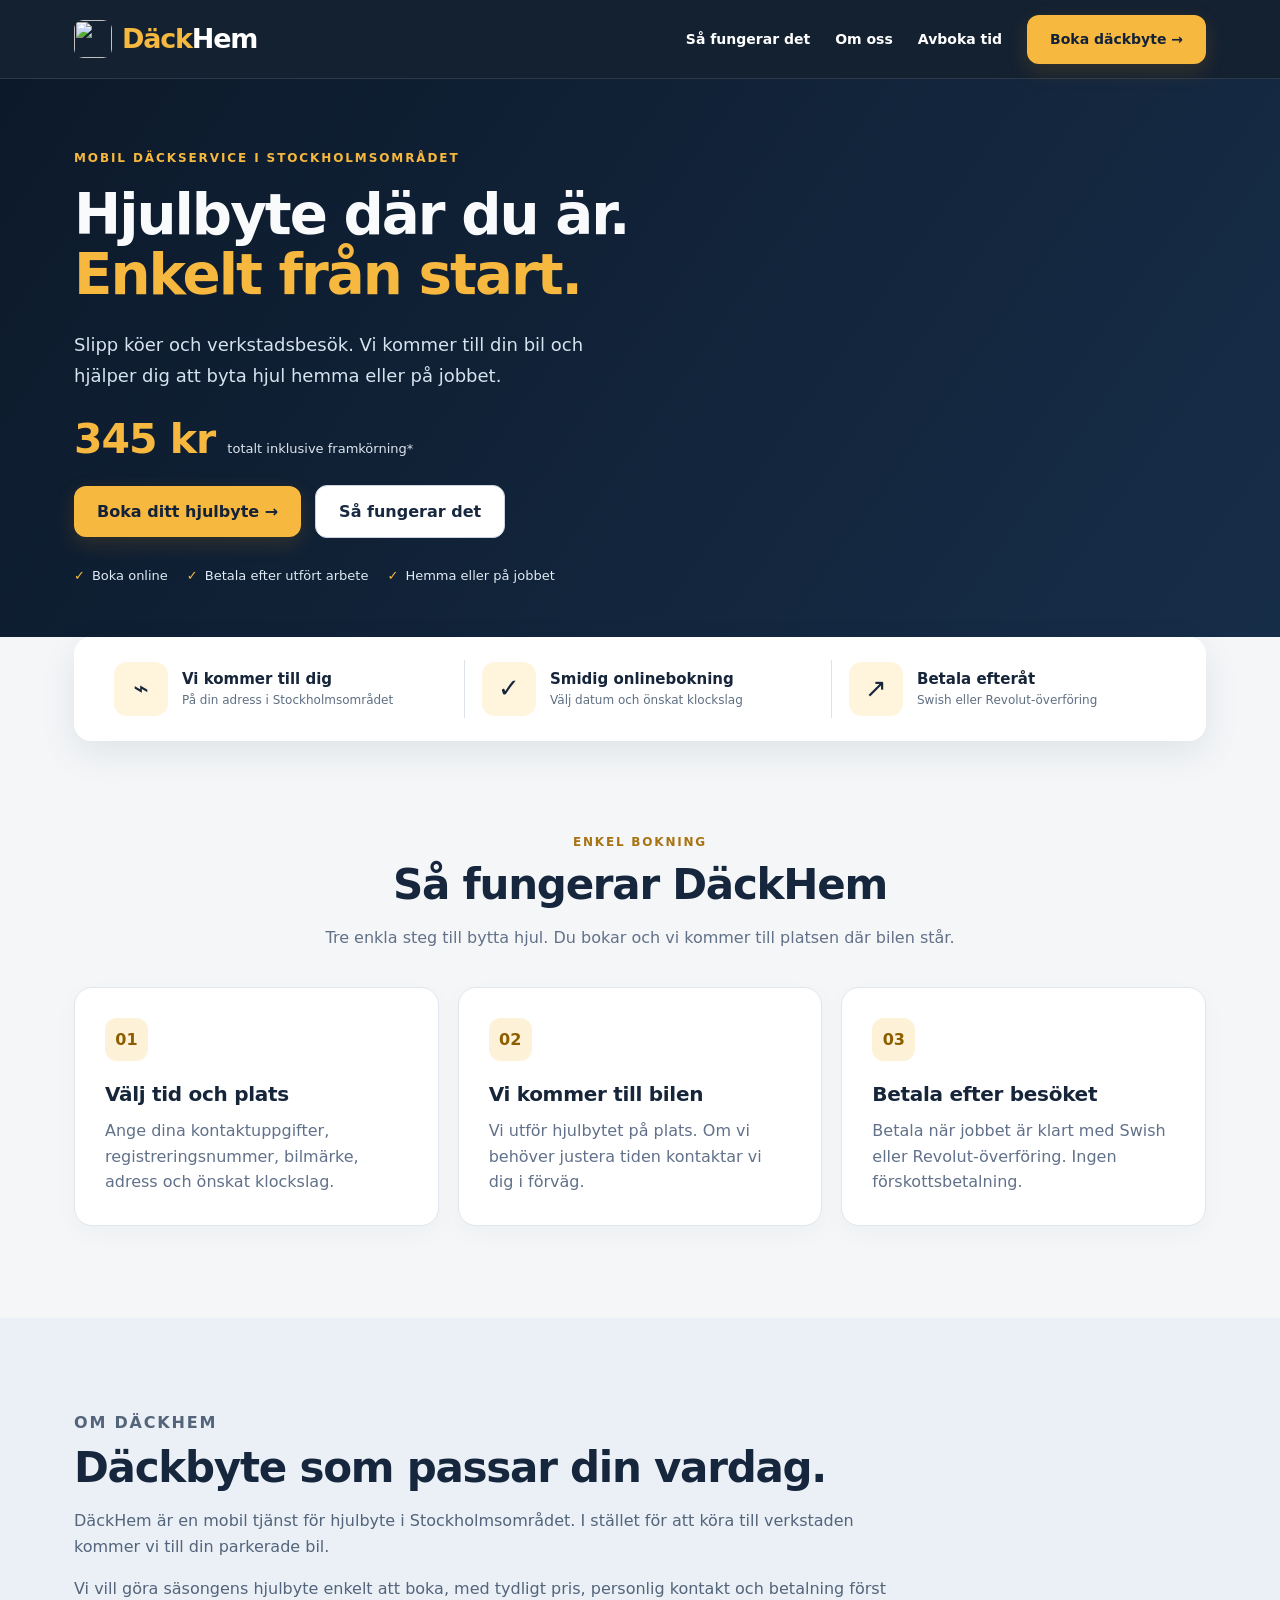
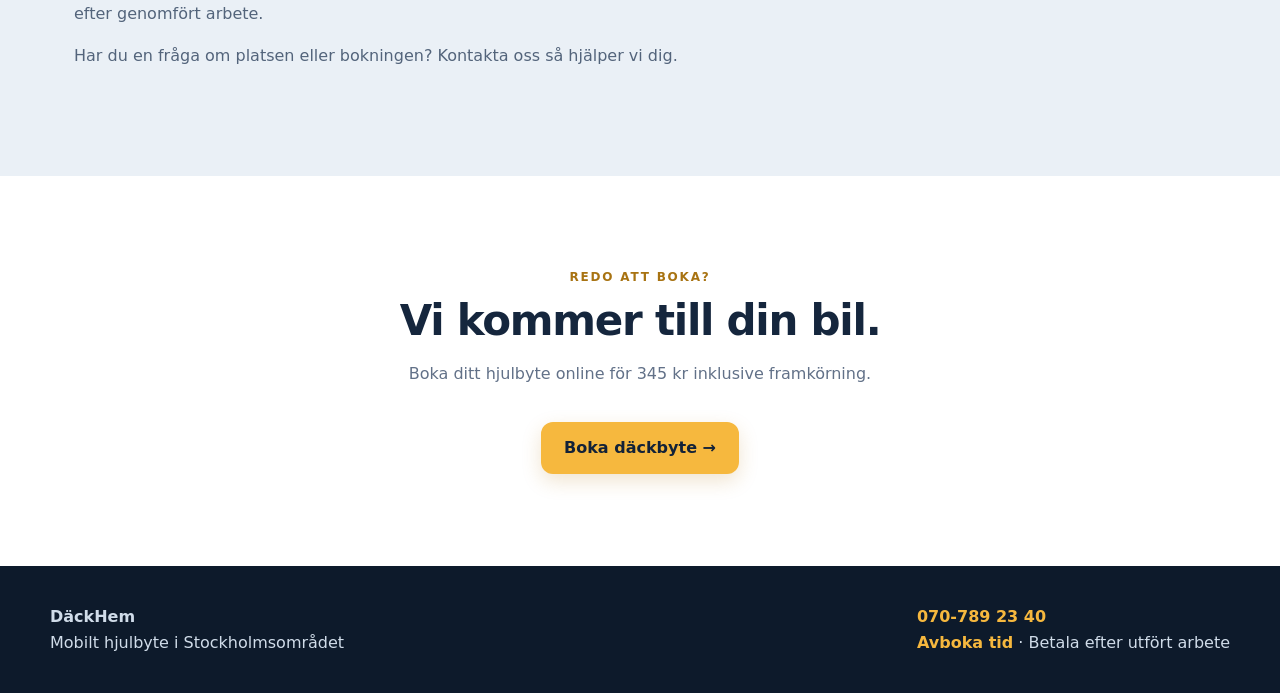
==== commit 05047769: "Keep homepage informational and link to dedicated booking and cancellation pages" ====
--- a/DackHem.Api/wwwroot/index.html
+++ b/DackHem.Api/wwwroot/index.html
@@ -100,7 +100,7 @@
 </style></head><body>
 <header><div class="nav">
 <a href="/" class="brand" aria-label="DäckHem startsida"><img src="/favicon.svg" alt=""><span><span>Däck</span>Hem</span></a>
-<nav aria-label="Huvudmeny"><a href="#sa-funkar-det">Så fungerar det</a><a href="#om-oss">Om oss</a><a href="#boka" class="btn">Boka däckbyte →</a></nav>
+<nav aria-label="Huvudmeny"><a href="#sa-funkar-det">Så fungerar det</a><a href="#om-oss">Om oss</a><a href="/cancel.html">Avboka tid</a><a href="/boka.html" class="btn">Boka däckbyte →</a></nav>
 </div></header>
 <div class="heroWrap"><div class="hero">
 <div>
@@ -108,7 +108,7 @@
 <h1>Hjulbyte där du är.<br><em>Enkelt från start.</em></h1>
 <p class="lead">Slipp köer och verkstadsbesök. Vi kommer till din bil och hjälper dig att byta hjul hemma eller på jobbet.</p>
 <div class="heroPrice"><strong>345 kr</strong><span>totalt inklusive framkörning*</span></div>
-<div class="heroActions"><a href="#boka" class="btn">Boka ditt hjulbyte →</a><a href="#sa-funkar-det" class="btn btn-outline">Så fungerar det</a></div>
+<div class="heroActions"><a href="/boka.html" class="btn">Boka ditt hjulbyte →</a><a href="#sa-funkar-det" class="btn btn-outline">Så fungerar det</a></div>
 <div class="heroBadges"><span>Boka online</span><span>Betala efter utfört arbete</span><span>Hemma eller på jobbet</span></div>
 </div>
 
@@ -133,101 +133,9 @@
 <p>Har du en fråga om platsen eller bokningen? Kontakta oss så hjälper vi dig.</p></div>
 
 </div></section>
-<section class="block bookingSection" id="boka"><div class="container">
-<p class="sectionLabel">Boka online</p><h2>Boka ditt hjulbyte</h2><p class="sectionLead" style="margin:0 0 32px">Fyll i uppgifterna nedan. Du får en bokningsbekräftelse via mejl.</p>
-<div class="bookingLayout">
-<div class="bookingPanel"><h3>Dina bokningsuppgifter</h3><p>Välj en tid som passar dig. Vi kan kontakta dig om en justering behövs.</p>
-<form id="booking">
-<div><label for="name">Namn</label><input id="name" required maxlength="100" autocomplete="name" placeholder="För- och efternamn"></div>
-<div><label for="phone">Telefonnummer</label><input id="phone" type="tel" required maxlength="30" autocomplete="tel" placeholder="07X XXX XX XX"></div>
-<div><label for="email">E-postadress</label><input id="email" type="email" required maxlength="254" autocomplete="email" placeholder="namn@exempel.se"></div>
-<div><label for="plate">Registreringsnummer</label><input id="plate" required maxlength="20" placeholder="ABC123"></div>
-<div><label for="carBrand">Bilmärke</label><select id="carBrand" required><option value="">Välj bilmärke</option><option value="Audi">Audi</option><option value="BMW">BMW</option><option value="BYD">BYD</option><option value="Citroën">Citroën</option><option value="Cupra">Cupra</option><option value="Dacia">Dacia</option><option value="Fiat">Fiat</option><option value="Ford">Ford</option><option value="Honda">Honda</option><option value="Hyundai">Hyundai</option><option value="Kia">Kia</option><option value="Land Rover">Land Rover</option><option value="Lexus">Lexus</option><option value="Mazda">Mazda</option><option value="Mercedes-Benz">Mercedes-Benz</option><option value="MG">MG</option><option value="Mini">Mini</option><option value="Mitsubishi">Mitsubishi</option><option value="Nissan">Nissan</option><option value="Opel">Opel</option><option value="Peugeot">Peugeot</option><option value="Polestar">Polestar</option><option value="Porsche">Porsche</option><option value="Renault">Renault</option><option value="Saab">Saab</option><option value="Seat">Seat</option><option value="Skoda">Skoda</option><option value="Subaru">Subaru</option><option value="Suzuki">Suzuki</option><option value="Tesla">Tesla</option><option value="Toyota">Toyota</option><option value="Volkswagen">Volkswagen</option><option value="Volvo">Volvo</option><option value="Övrigt">Övrigt – skriv själv</option></select></div>
-<div id="customBrandWrap" hidden><label for="customBrand">Skriv bilmärke</label><input id="customBrand" maxlength="40" autocomplete="off" placeholder="Ange bilens bilmärke"></div>
-<div class="wide"><label for="address">Adress för däckbytet</label><input id="address" required maxlength="300" placeholder="Börja skriva gata och husnummer…" autocomplete="off" aria-autocomplete="list" aria-controls="addressResults"><p id="addressStatus" class="note" role="status" aria-live="polite">Skriv din adress så visas förslag automatiskt.</p><div id="addressResults" role="listbox" aria-label="Adressförslag"></div><p class="note">Adressförslag från Google eller OpenStreetMap (via Photon). Kontrollera alltid husnummer och ort.</p></div>
-<div><label for="date">Önskat datum</label><input id="date" type="date" required></div>
-<div><label for="time">Önskad tid</label><input id="time" type="time" required></div>
-<div class="wide"><label for="notes">Övrig information (frivilligt)</label><textarea id="notes" rows="3" maxlength="1000" placeholder="Information om parkering eller bilen"></textarea></div>
-<div class="wide"><p class="note">Bokningarna kan överlappa. Vi kan kontakta dig för att anpassa ankomsttiden. Du kan avboka kostnadsfritt via hemsidan mer än 3 timmar före besöket. Vid senare avbokning, ring 070-789 23 40.</p><button class="btn" type="submit">Bekräfta bokning →</button><p id="message" role="status" aria-live="polite"></p></div>
-</form></div>
-<aside class="priceCard"><p class="eyebrow">Öppningserbjudande</p><strong class="amount">345 kr</strong><p>Hjulbyte på din adress, inklusive framkörning inom Stockholmsområdet.*</p><ul><li>Boka önskat datum och klockslag online</li><li>Ha hjulen tillgängliga vid bilen</li><li>Vi kontaktar dig vid behov</li><li>Betala med Swish eller Revolut efteråt</li></ul><p class="note" style="color:#b8c7d7">* Vi bekräftar att adressen kan nås före besöket.</p><a class="contactLink" href="tel:0707892340">Frågor? 070-789 23 40 →</a></aside>
-</div></div></section>
-<section class="block cancelSection" id="avboka"><div class="container">
-<p class="sectionLabel">Ändrade planer?</p><h2>Avboka din tid</h2>
-<p class="sectionLead" style="margin:0 0 22px">Du kan avboka mer än 3 timmar före besöket. Vid senare avbokning, ring <a href="tel:0707892340" style="font-weight:750;text-decoration:underline">070-789 23 40</a>.</p>
-<div class="cancelBox"><p>Ange avbokningsnyckeln från din bokning. Förvara den säkert och dela den inte med andra.</p>
-<form id="cancel-form"><div class="wide"><label for="cancel-token">Avbokningsnyckel</label><input id="cancel-token" required autocomplete="off"></div><div class="wide"><button class="btn" type="submit">Avboka bokning</button><p id="cancel-message" role="status" aria-live="polite"></p></div></form>
-</div></div></section>
-</main>
-<footer><div class="footerInner"><div><strong>DäckHem</strong><div>Mobilt hjulbyte i Stockholmsområdet</div></div><div><a href="tel:0707892340">070-789 23 40</a><div>Betala efter utfört arbete</div></div></div></footer>
+<section class="block" style="background:#fff"><div class="container center"><p class="sectionLabel">Redo att boka?</p><h2>Vi kommer till din bil.</h2><p class="sectionLead">Boka ditt hjulbyte online för 345 kr inklusive framkörning.</p><a href="/boka.html" class="btn">Boka däckbyte →</a></div></section></main>
+<footer><div class="footerInner"><div><strong>DäckHem</strong><div>Mobilt hjulbyte i Stockholmsområdet</div></div><div><a href="tel:0707892340">070-789 23 40</a><div><a href="/cancel.html">Avboka tid</a> · Betala efter utfört arbete</div></div></div></footer>
 <script>
-const $=id=>document.getElementById(id);
-const pad=n=>String(n).padStart(2,'0');
-const brandSelect=$('carBrand'),customBrand=$('customBrand'),customBrandWrap=$('customBrandWrap');
-function updateBrandInput(){const other=brandSelect.value==='Övrigt';customBrandWrap.hidden=!other;customBrand.required=other;if(!other)customBrand.value='';}
-brandSelect.addEventListener('change',updateBrandInput);updateBrandInput();
-const now=new Date();
-$('date').min=`${now.getFullYear()}-${pad(now.getMonth()+1)}-${pad(now.getDate())}`;
-async function api(path,payload){
- const response=await fetch(path,{method:'POST',headers:{'Content-Type':'application/json'},body:JSON.stringify(payload)});
- if(!response.ok){
-  const body=await response.text();
-  let detail='Något gick fel. Försök igen.';
-  try{const error=JSON.parse(body);if(typeof error==='string')detail=error;else if(error.errors)detail=Object.values(error.errors).flat().join(' ');else if(error.detail)detail=error.detail;}catch{if(body&&!body.trim().startsWith('<'))detail=body;}
-  throw new Error(detail);
- }
- return response.json();
-}
-// Google Places (New) via our server. No Google key is exposed to the browser.
-const addressInput=$('address'),addressStatus=$('addressStatus'),addressResults=$('addressResults');
-let addressTimer,requestNumber=0,selectedAddress='',addressSession=crypto.randomUUID();
-function clearAddressSuggestions(){addressResults.replaceChildren();}
-addressInput.addEventListener('input',()=>{
- selectedAddress='';clearAddressSuggestions();clearTimeout(addressTimer);
- const query=addressInput.value.trim(),current=++requestNumber;
- addressStatus.classList.remove('ok');
- if(query.length<4){addressStatus.textContent='Skriv gata och husnummer så visas förslag.';return;}
- addressStatus.textContent='Söker adresser…';
- addressTimer=setTimeout(async()=>{
-  try{
-   const response=await fetch('/api/address/suggest?'+new URLSearchParams({q:query,session:addressSession}));
-   if(!response.ok)throw Error('Adresstjänsten kunde inte svara just nu.');
-   const items=await response.json();
-   if(current!==requestNumber||addressInput.value.trim()!==query)return;
-   clearAddressSuggestions();
-   if(!items.length){addressStatus.textContent='Inga adressförslag hittades. Lägg till orten, till exempel Upplands Väsby, eller skriv hela adressen själv.';return;}
-   addressStatus.textContent='Välj rätt adress:';
-   for(const item of items){
-    const option=document.createElement('button');option.type='button';option.setAttribute('role','option');
-    option.textContent=item.label;
-    option.addEventListener('click',()=>{
-     addressInput.value=item.label.slice(0,300);selectedAddress=addressInput.value;
-     ++requestNumber;clearAddressSuggestions();addressStatus.textContent='✓ Adress vald: '+selectedAddress;
-     addressStatus.classList.add('ok');addressSession=crypto.randomUUID();
-    });
-    addressResults.appendChild(option);
-   }
-  }catch(err){if(current===requestNumber){clearAddressSuggestions();addressStatus.textContent='Adressförslagen kunde inte hämtas. Skriv fullständig gata, nummer, postnummer och ort manuellt.';}}
- },450);
-});
-$('booking').addEventListener('submit',async e=>{
- e.preventDefault();
- const form=e.currentTarget,msg=$('message'),button=form.querySelector('button');
- const dateTime=`${$('date').value}T${$('time').value}:00`;
- if(new Date(dateTime)<=new Date()){msg.textContent='Välj en tid i framtiden.';return;}
- button.disabled=true;msg.className='pending';msg.textContent='Registrerar din bokning…';
- try{
-  const result=await api('/api/bookings',{customerName:$('name').value.trim(),phoneNumber:$('phone').value.trim(),email:$('email').value.trim(),registrationNumber:$('plate').value.trim(),carBrand:$('carBrand').value==='Övrigt' ? $('customBrand').value.trim() : $('carBrand').value,address:$('address').value.trim(),bookingDateTime:dateTime,notes:$('notes').value.trim()||null});
-  form.reset();updateBrandInput();selectedAddress='';clearAddressSuggestions();addressStatus.classList.remove('ok');addressStatus.textContent='Skriv din adress så visas förslag automatiskt.';
-  msg.className='success';msg.textContent=`✓ Bokningen är registrerad! Bokningsnummer: DH-${String(result.id).replace(/-/g,"").slice(0,8).toUpperCase()}. Pris: ${result.price} kr. ${result.emailQueued ? 'E-postbekräftelsen skickas separat. Spara ditt bokningsnummer.' : 'E-postutskicket kunde inte köas. Spara avbokningsnyckeln här:'} ${result.emailQueued ? '' : result.cancellationToken} ${result.emailQueued ? '' : 'Nyckeln visas bara här och ska inte delas med andra.'}`;
- }catch(err){msg.className='error';msg.textContent=err instanceof TypeError?'Kunde inte nå servern. Öppna hemsidan via DäckHem.Api och försök igen.':err.message;}
- finally{button.disabled=false;}
-});
-$('cancel-form').addEventListener('submit',async e=>{
- e.preventDefault();const form=e.currentTarget,msg=$('cancel-message'),button=form.querySelector('button');
- button.disabled=true;msg.textContent='Avbokar…';
- try{const result=await api('/api/bookings/cancel',{token:$('cancel-token').value.trim()});msg.textContent=result.message||'Din bokning är avbokad.';form.reset();}
- catch(err){msg.textContent=err instanceof TypeError?'Kunde inte nå servern. Försök igen.':err.message;}
- finally{button.disabled=false;}
-});
+if(location.hash==='#boka')location.replace('/boka.html');
+if(location.hash==='#avboka')location.replace('/cancel.html');
 </script></body></html>
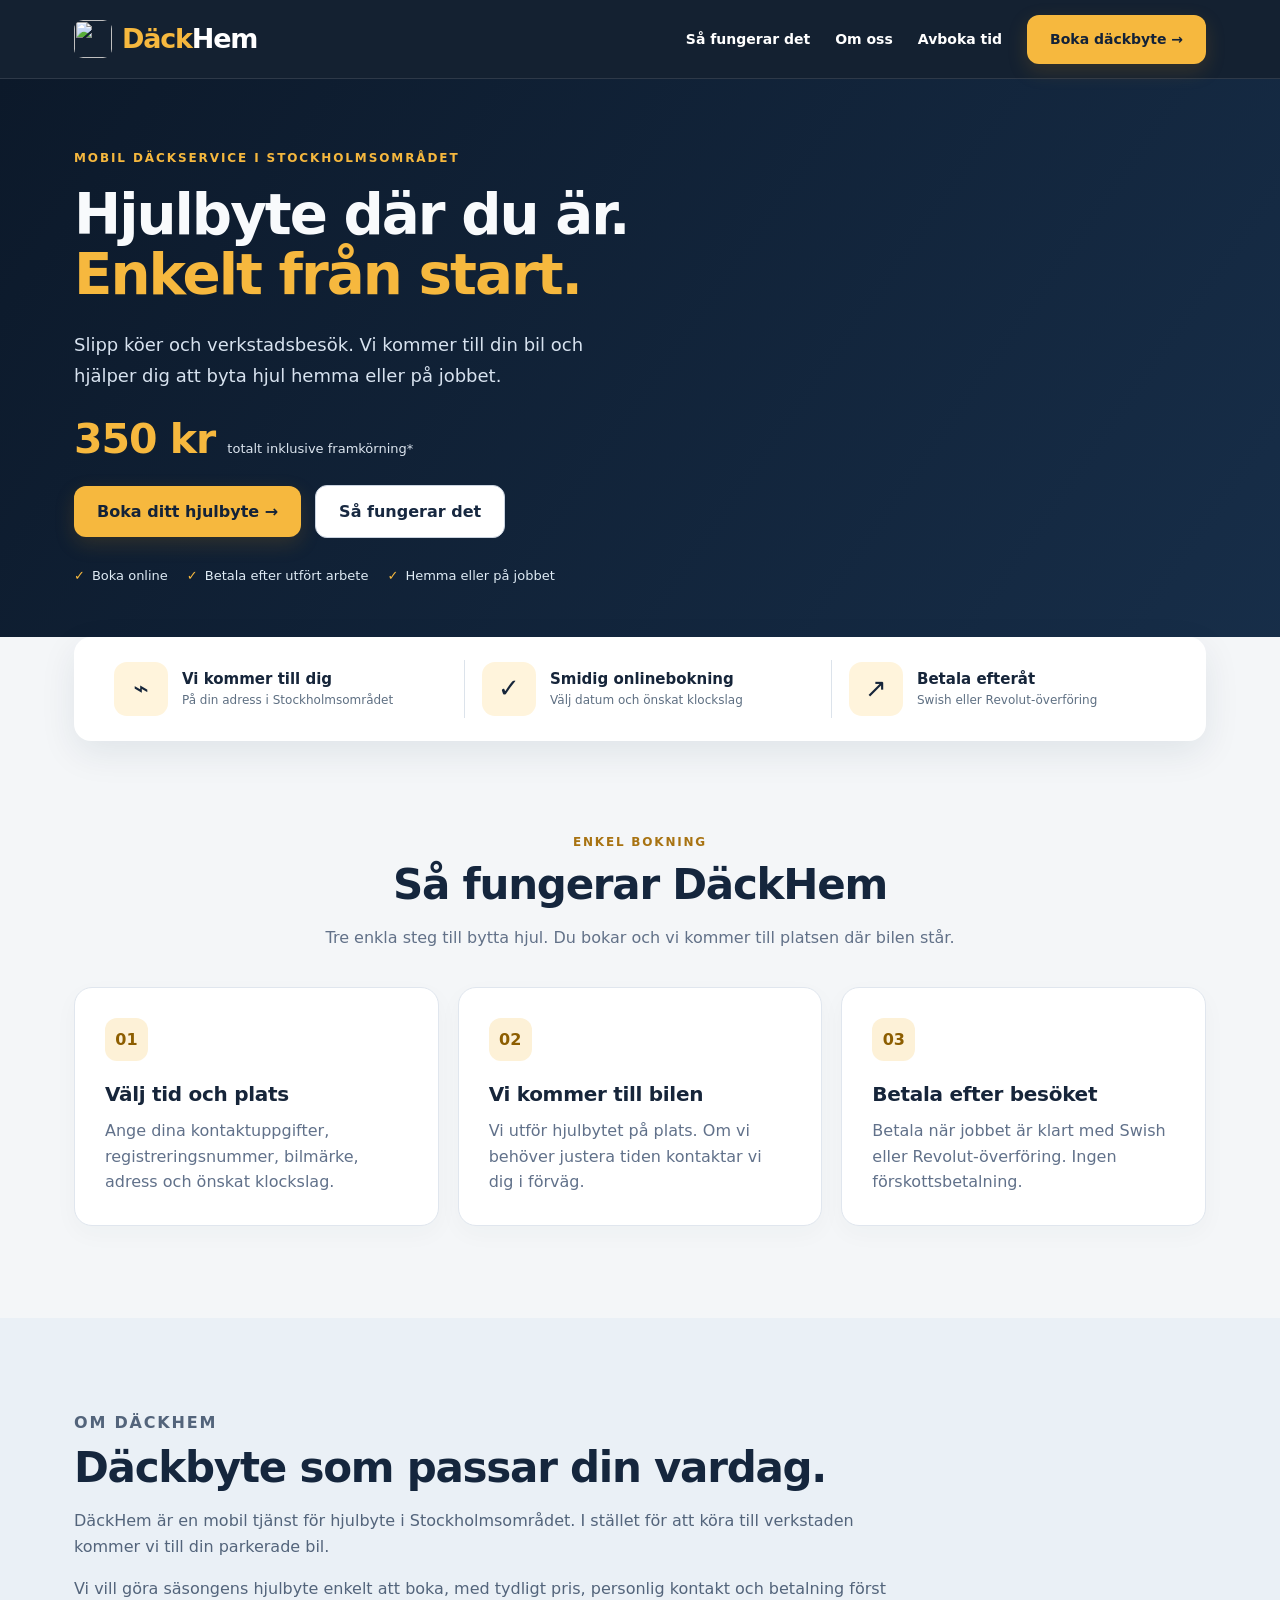
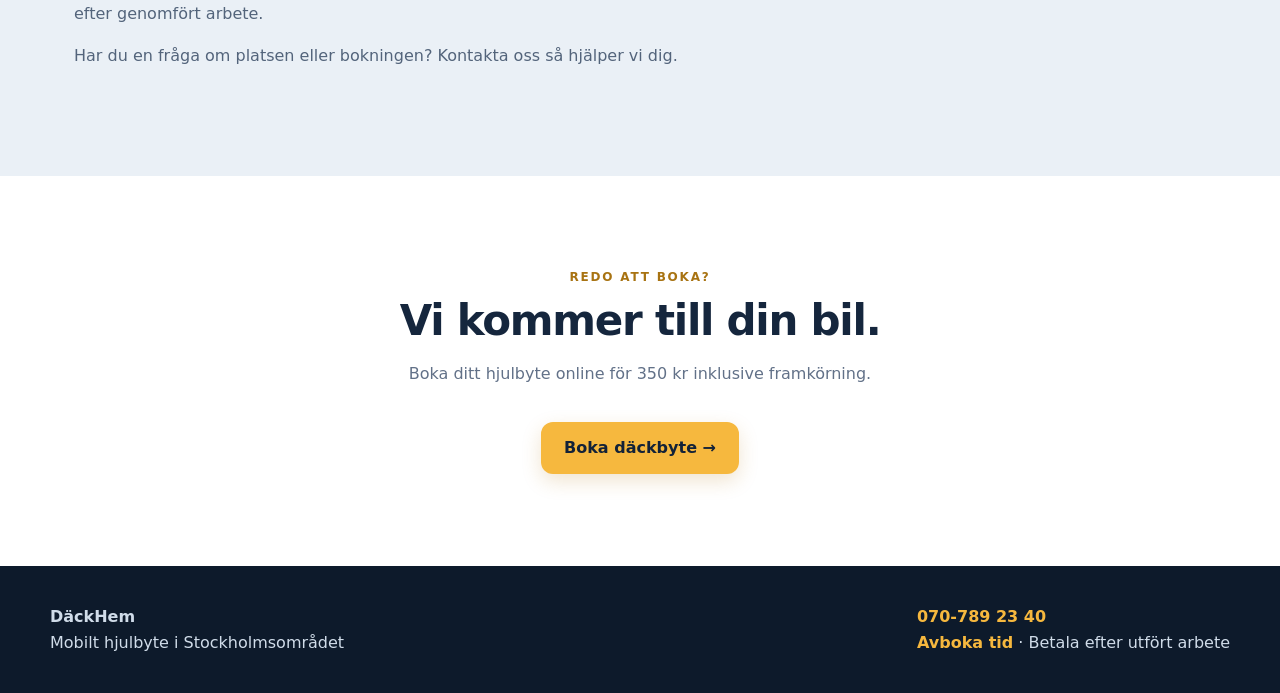
==== commit c41340e1: "Update homepage price to 350 kr" ====
--- a/DackHem.Api/wwwroot/index.html
+++ b/DackHem.Api/wwwroot/index.html
@@ -1,6 +1,6 @@
 <!doctype html>
 <html lang="sv"><head><meta charset="utf-8"><meta name="viewport" content="width=device-width,initial-scale=1">
-<meta name="description" content="DäckHem erbjuder mobilt hjulbyte hemma eller på jobbet i Stockholmsområdet. Boka smidigt online – 345 kr inklusive framkörning.">
+<meta name="description" content="DäckHem erbjuder mobilt hjulbyte hemma eller på jobbet i Stockholmsområdet. Boka smidigt online – 350 kr inklusive framkörning.">
 <meta name="theme-color" content="#0d1a2b">
 <title>DäckHem – Mobilt hjulbyte hemma eller på jobbet i Stockholm</title>
 <link rel="icon" href="/favicon.svg" type="image/svg+xml">
@@ -107,7 +107,7 @@
 <p class="eyebrow">Mobil däckservice i Stockholmsområdet</p>
 <h1>Hjulbyte där du är.<br><em>Enkelt från start.</em></h1>
 <p class="lead">Slipp köer och verkstadsbesök. Vi kommer till din bil och hjälper dig att byta hjul hemma eller på jobbet.</p>
-<div class="heroPrice"><strong>345 kr</strong><span>totalt inklusive framkörning*</span></div>
+<div class="heroPrice"><strong>350 kr</strong><span>totalt inklusive framkörning*</span></div>
 <div class="heroActions"><a href="/boka.html" class="btn">Boka ditt hjulbyte →</a><a href="#sa-funkar-det" class="btn btn-outline">Så fungerar det</a></div>
 <div class="heroBadges"><span>Boka online</span><span>Betala efter utfört arbete</span><span>Hemma eller på jobbet</span></div>
 </div>
@@ -133,7 +133,7 @@
 <p>Har du en fråga om platsen eller bokningen? Kontakta oss så hjälper vi dig.</p></div>
 
 </div></section>
-<section class="block" style="background:#fff"><div class="container center"><p class="sectionLabel">Redo att boka?</p><h2>Vi kommer till din bil.</h2><p class="sectionLead">Boka ditt hjulbyte online för 345 kr inklusive framkörning.</p><a href="/boka.html" class="btn">Boka däckbyte →</a></div></section></main>
+<section class="block" style="background:#fff"><div class="container center"><p class="sectionLabel">Redo att boka?</p><h2>Vi kommer till din bil.</h2><p class="sectionLead">Boka ditt hjulbyte online för 350 kr inklusive framkörning.</p><a href="/boka.html" class="btn">Boka däckbyte →</a></div></section></main>
 <footer><div class="footerInner"><div><strong>DäckHem</strong><div>Mobilt hjulbyte i Stockholmsområdet</div></div><div><a href="tel:0707892340">070-789 23 40</a><div><a href="/cancel.html">Avboka tid</a> · Betala efter utfört arbete</div></div></div></footer>
 <script>
 if(location.hash==='#boka')location.replace('/boka.html');
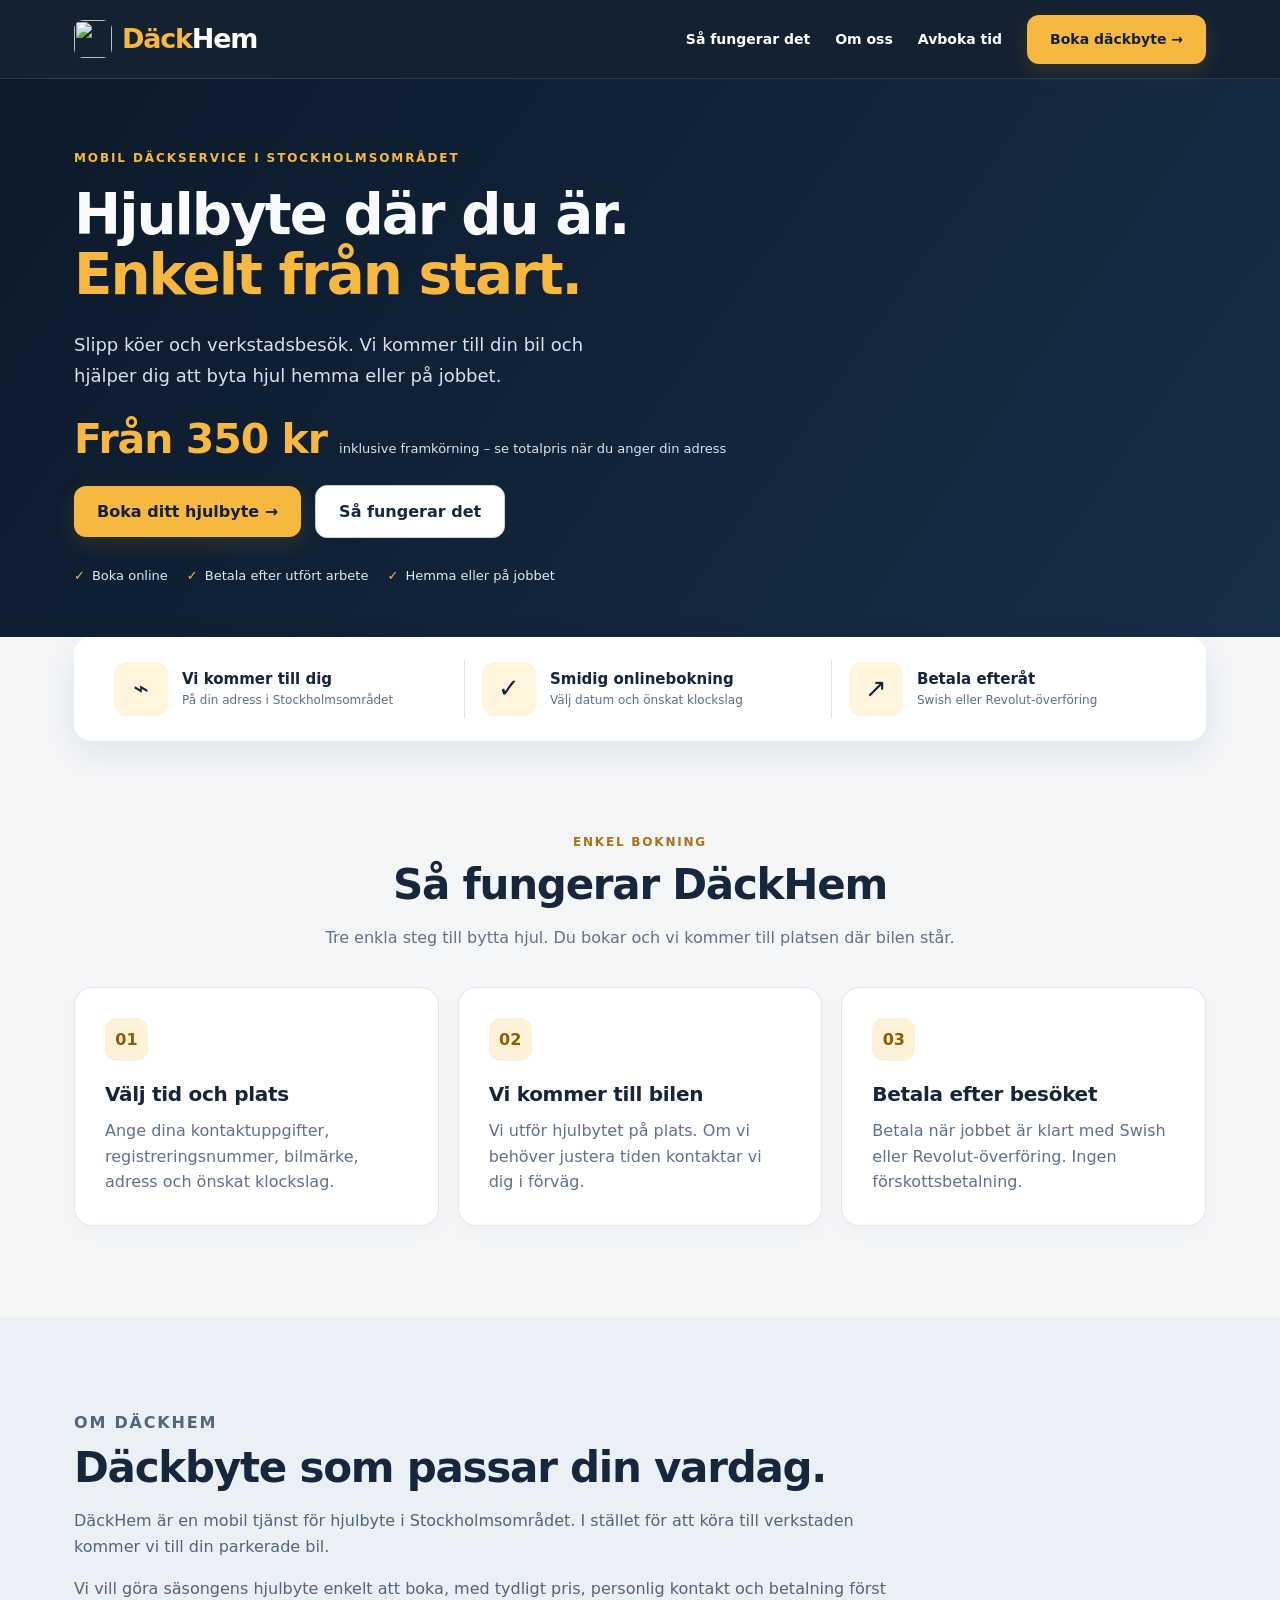
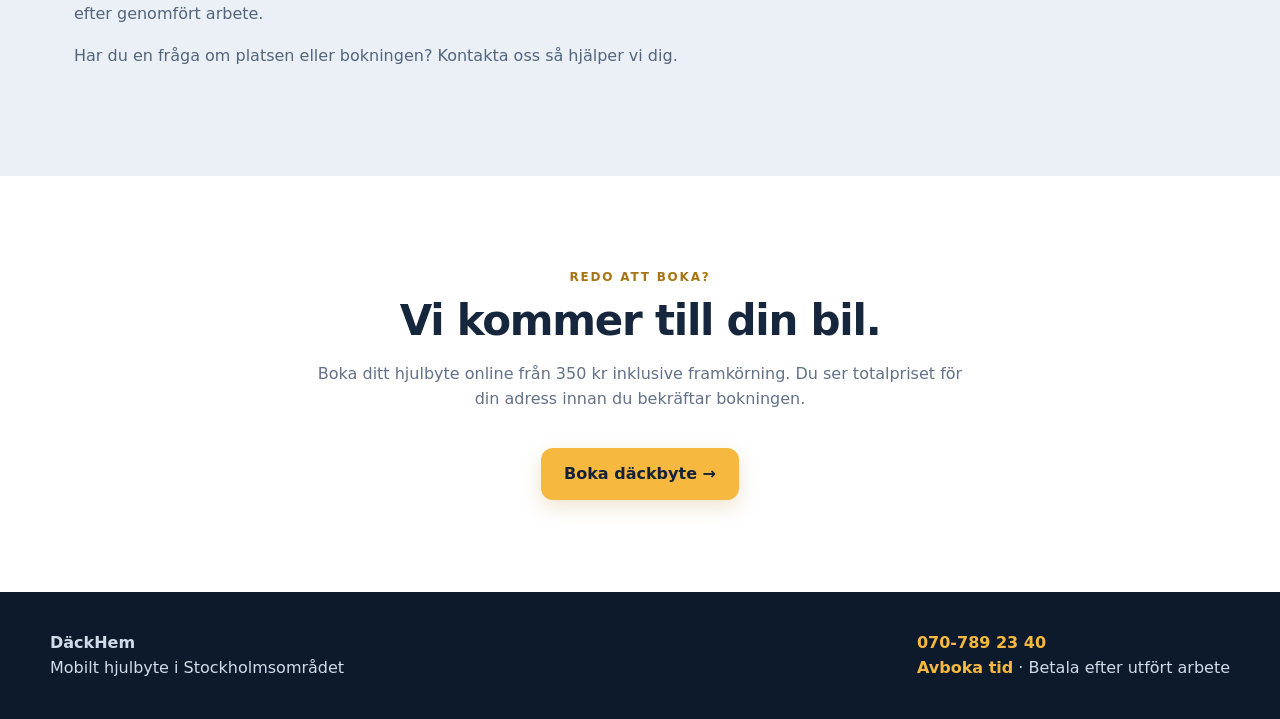
==== commit 5d0c8d71: "Clarify homepage starting price and full quote before booking" ====
--- a/DackHem.Api/wwwroot/index.html
+++ b/DackHem.Api/wwwroot/index.html
@@ -1,6 +1,6 @@
 <!doctype html>
 <html lang="sv"><head><meta charset="utf-8"><meta name="viewport" content="width=device-width,initial-scale=1">
-<meta name="description" content="DäckHem erbjuder mobilt hjulbyte hemma eller på jobbet i Stockholmsområdet. Boka smidigt online – 350 kr inklusive framkörning.">
+<meta name="description" content="DäckHem erbjuder mobilt hjulbyte hemma eller på jobbet i Stockholmsområdet. Boka smidigt online från 350 kr inklusive framkörning. Totalpriset visas innan du bokar.">
 <meta name="theme-color" content="#0d1a2b">
 <title>DäckHem – Mobilt hjulbyte hemma eller på jobbet i Stockholm</title>
 <link rel="icon" href="/favicon.svg" type="image/svg+xml">
@@ -107,7 +107,7 @@
 <p class="eyebrow">Mobil däckservice i Stockholmsområdet</p>
 <h1>Hjulbyte där du är.<br><em>Enkelt från start.</em></h1>
 <p class="lead">Slipp köer och verkstadsbesök. Vi kommer till din bil och hjälper dig att byta hjul hemma eller på jobbet.</p>
-<div class="heroPrice"><strong>350 kr</strong><span>totalt inklusive framkörning*</span></div>
+<div class="heroPrice"><strong>Från 350 kr</strong><span>inklusive framkörning – se totalpris när du anger din adress</span></div>
 <div class="heroActions"><a href="/boka.html" class="btn">Boka ditt hjulbyte →</a><a href="#sa-funkar-det" class="btn btn-outline">Så fungerar det</a></div>
 <div class="heroBadges"><span>Boka online</span><span>Betala efter utfört arbete</span><span>Hemma eller på jobbet</span></div>
 </div>
@@ -133,7 +133,7 @@
 <p>Har du en fråga om platsen eller bokningen? Kontakta oss så hjälper vi dig.</p></div>
 
 </div></section>
-<section class="block" style="background:#fff"><div class="container center"><p class="sectionLabel">Redo att boka?</p><h2>Vi kommer till din bil.</h2><p class="sectionLead">Boka ditt hjulbyte online för 350 kr inklusive framkörning.</p><a href="/boka.html" class="btn">Boka däckbyte →</a></div></section></main>
+<section class="block" style="background:#fff"><div class="container center"><p class="sectionLabel">Redo att boka?</p><h2>Vi kommer till din bil.</h2><p class="sectionLead">Boka ditt hjulbyte online från 350 kr inklusive framkörning. Du ser totalpriset för din adress innan du bekräftar bokningen.</p><a href="/boka.html" class="btn">Boka däckbyte →</a></div></section></main>
 <footer><div class="footerInner"><div><strong>DäckHem</strong><div>Mobilt hjulbyte i Stockholmsområdet</div></div><div><a href="tel:0707892340">070-789 23 40</a><div><a href="/cancel.html">Avboka tid</a> · Betala efter utfört arbete</div></div></div></footer>
 <script>
 if(location.hash==='#boka')location.replace('/boka.html');
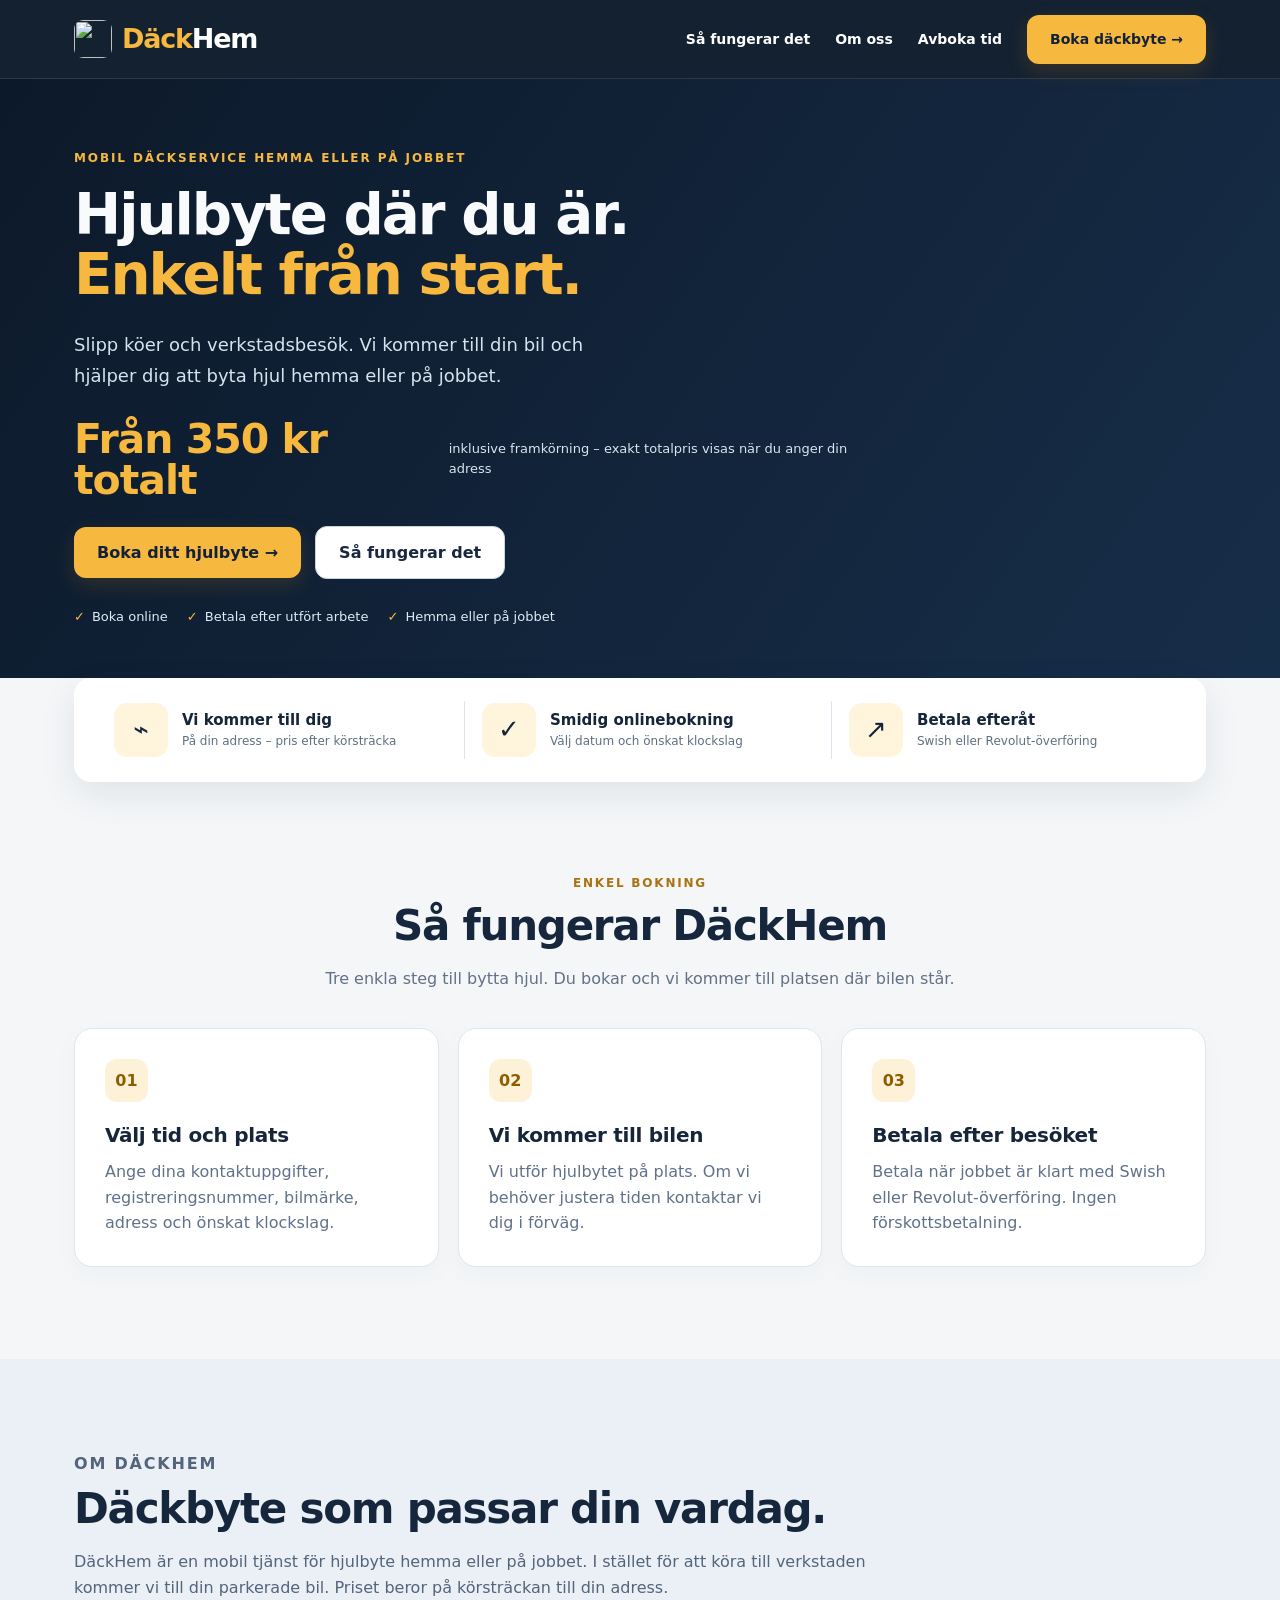
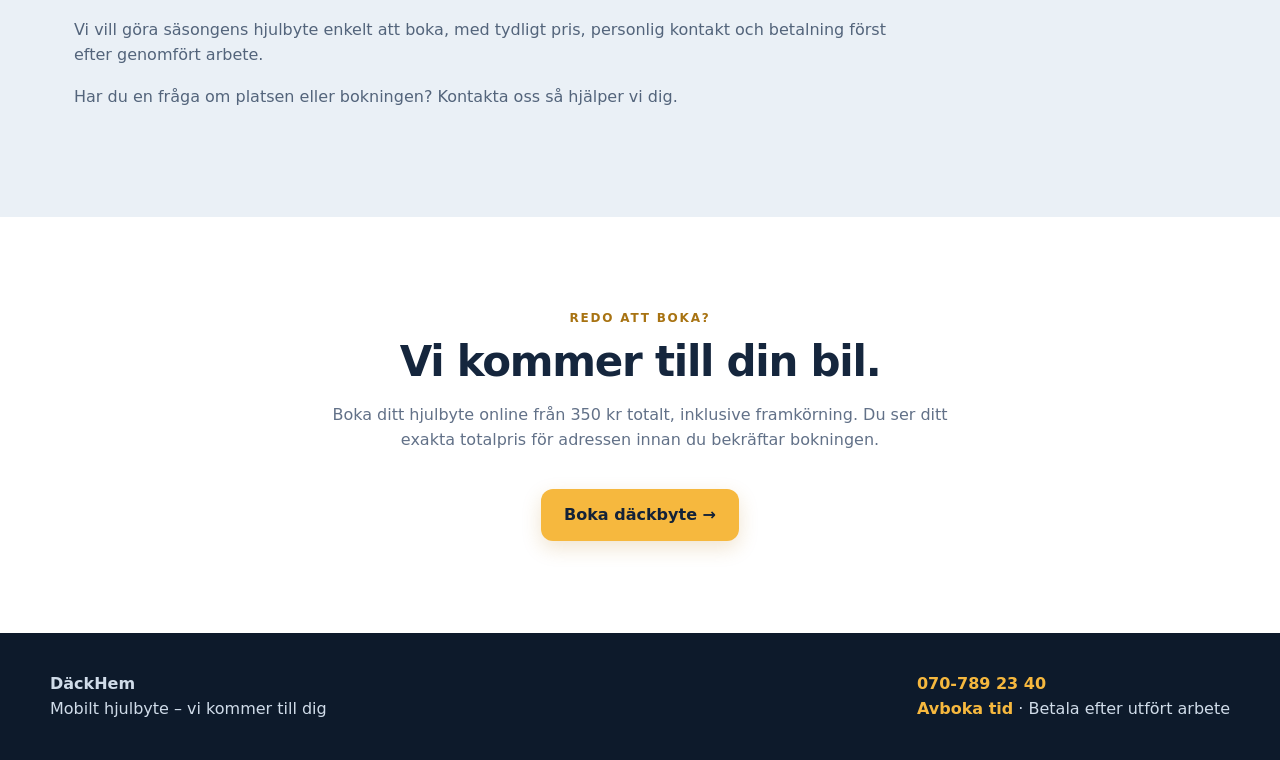
==== commit 4a1e62f9: "Clarify starting total price and remove Stockholm-only wording" ====
--- a/DackHem.Api/wwwroot/index.html
+++ b/DackHem.Api/wwwroot/index.html
@@ -1,8 +1,8 @@
 <!doctype html>
 <html lang="sv"><head><meta charset="utf-8"><meta name="viewport" content="width=device-width,initial-scale=1">
-<meta name="description" content="DäckHem erbjuder mobilt hjulbyte hemma eller på jobbet i Stockholmsområdet. Boka smidigt online från 350 kr inklusive framkörning. Totalpriset visas innan du bokar.">
+<meta name="description" content="DäckHem erbjuder mobilt hjulbyte hemma eller på jobbet. Från 350 kr totalt inklusive framkörning. Se ditt exakta totalpris för adressen innan du bokar.">
 <meta name="theme-color" content="#0d1a2b">
-<title>DäckHem – Mobilt hjulbyte hemma eller på jobbet i Stockholm</title>
+<title>DäckHem – Mobilt hjulbyte hemma eller på jobbet</title>
 <link rel="icon" href="/favicon.svg" type="image/svg+xml">
 <style>
 :root{font-family:Inter,system-ui,-apple-system,"Segoe UI",sans-serif;background:#f4f6f8;color:#16253a}
@@ -104,10 +104,10 @@
 </div></header>
 <div class="heroWrap"><div class="hero">
 <div>
-<p class="eyebrow">Mobil däckservice i Stockholmsområdet</p>
+<p class="eyebrow">Mobil däckservice hemma eller på jobbet</p>
 <h1>Hjulbyte där du är.<br><em>Enkelt från start.</em></h1>
 <p class="lead">Slipp köer och verkstadsbesök. Vi kommer till din bil och hjälper dig att byta hjul hemma eller på jobbet.</p>
-<div class="heroPrice"><strong>Från 350 kr</strong><span>inklusive framkörning – se totalpris när du anger din adress</span></div>
+<div class="heroPrice"><strong>Från 350 kr totalt</strong><span>inklusive framkörning – exakt totalpris visas när du anger din adress</span></div>
 <div class="heroActions"><a href="/boka.html" class="btn">Boka ditt hjulbyte →</a><a href="#sa-funkar-det" class="btn btn-outline">Så fungerar det</a></div>
 <div class="heroBadges"><span>Boka online</span><span>Betala efter utfört arbete</span><span>Hemma eller på jobbet</span></div>
 </div>
@@ -115,7 +115,7 @@
 </div></div>
 <main>
 <div class="container valueStrip"><div class="valueGrid">
-<div class="valueItem"><span class="valueIcon" aria-hidden="true">⌁</span><div><strong>Vi kommer till dig</strong><small>På din adress i Stockholmsområdet</small></div></div>
+<div class="valueItem"><span class="valueIcon" aria-hidden="true">⌁</span><div><strong>Vi kommer till dig</strong><small>På din adress – pris efter körsträcka</small></div></div>
 <div class="valueItem"><span class="valueIcon" aria-hidden="true">✓</span><div><strong>Smidig onlinebokning</strong><small>Välj datum och önskat klockslag</small></div></div>
 <div class="valueItem"><span class="valueIcon" aria-hidden="true">↗</span><div><strong>Betala efteråt</strong><small>Swish eller Revolut-överföring</small></div></div>
 </div></div>
@@ -128,13 +128,13 @@
 </div></div></section>
 <section class="block about" id="om-oss"><div class="container aboutGrid">
 <div class="aboutText"><p class="sectionLabel">Om DäckHem</p><h2>Däckbyte som passar din vardag.</h2>
-<p>DäckHem är en mobil tjänst för hjulbyte i Stockholmsområdet. I stället för att köra till verkstaden kommer vi till din parkerade bil.</p>
+<p>DäckHem är en mobil tjänst för hjulbyte hemma eller på jobbet. I stället för att köra till verkstaden kommer vi till din parkerade bil. Priset beror på körsträckan till din adress.</p>
 <p>Vi vill göra säsongens hjulbyte enkelt att boka, med tydligt pris, personlig kontakt och betalning först efter genomfört arbete.</p>
 <p>Har du en fråga om platsen eller bokningen? Kontakta oss så hjälper vi dig.</p></div>
 
 </div></section>
-<section class="block" style="background:#fff"><div class="container center"><p class="sectionLabel">Redo att boka?</p><h2>Vi kommer till din bil.</h2><p class="sectionLead">Boka ditt hjulbyte online från 350 kr inklusive framkörning. Du ser totalpriset för din adress innan du bekräftar bokningen.</p><a href="/boka.html" class="btn">Boka däckbyte →</a></div></section></main>
-<footer><div class="footerInner"><div><strong>DäckHem</strong><div>Mobilt hjulbyte i Stockholmsområdet</div></div><div><a href="tel:0707892340">070-789 23 40</a><div><a href="/cancel.html">Avboka tid</a> · Betala efter utfört arbete</div></div></div></footer>
+<section class="block" style="background:#fff"><div class="container center"><p class="sectionLabel">Redo att boka?</p><h2>Vi kommer till din bil.</h2><p class="sectionLead">Boka ditt hjulbyte online från 350 kr totalt, inklusive framkörning. Du ser ditt exakta totalpris för adressen innan du bekräftar bokningen.</p><a href="/boka.html" class="btn">Boka däckbyte →</a></div></section></main>
+<footer><div class="footerInner"><div><strong>DäckHem</strong><div>Mobilt hjulbyte – vi kommer till dig</div></div><div><a href="tel:0707892340">070-789 23 40</a><div><a href="/cancel.html">Avboka tid</a> · Betala efter utfört arbete</div></div></div></footer>
 <script>
 if(location.hash==='#boka')location.replace('/boka.html');
 if(location.hash==='#avboka')location.replace('/cancel.html');
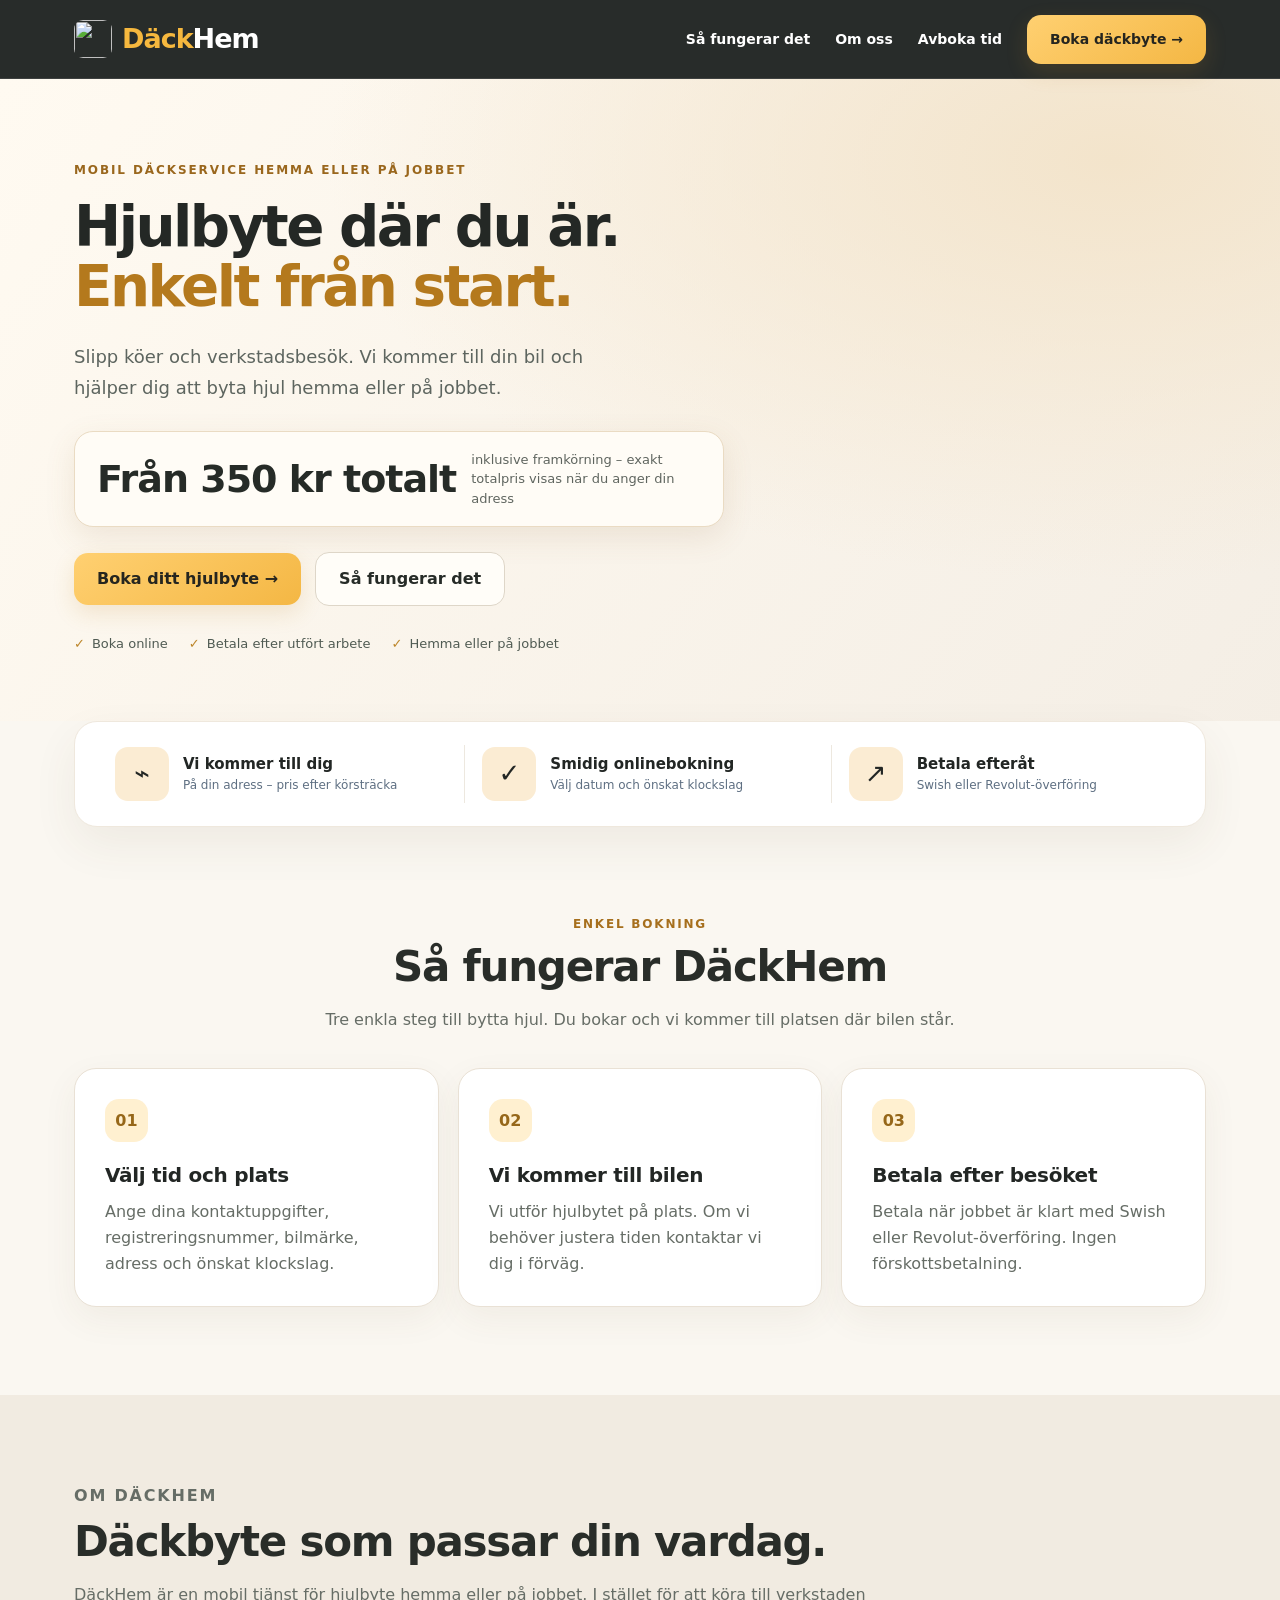
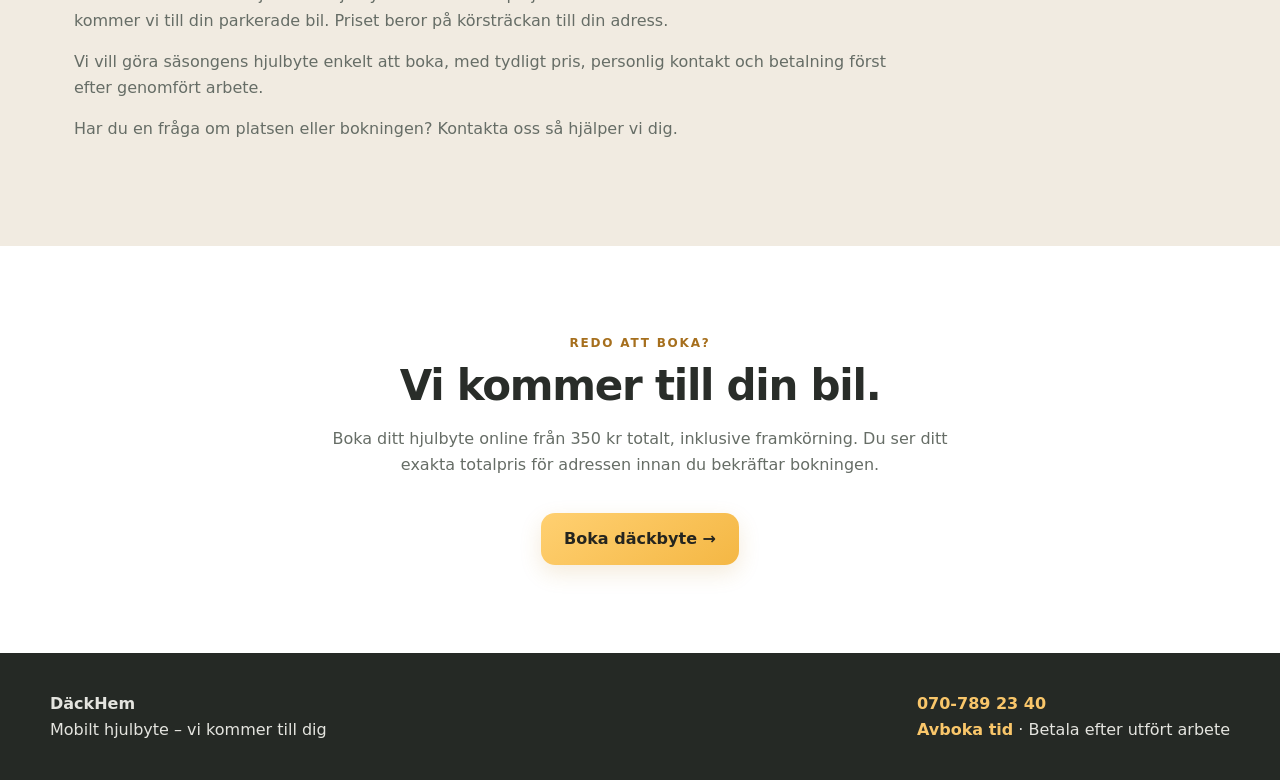
==== commit 1163ed3a: "Apply warm premium visual system to index.html" ====
--- a/DackHem.Api/wwwroot/index.html
+++ b/DackHem.Api/wwwroot/index.html
@@ -1,7 +1,7 @@
 <!doctype html>
 <html lang="sv"><head><meta charset="utf-8"><meta name="viewport" content="width=device-width,initial-scale=1">
 <meta name="description" content="DäckHem erbjuder mobilt hjulbyte hemma eller på jobbet. Från 350 kr totalt inklusive framkörning. Se ditt exakta totalpris för adressen innan du bokar.">
-<meta name="theme-color" content="#0d1a2b">
+<meta name="theme-color" content="#252925">
 <title>DäckHem – Mobilt hjulbyte hemma eller på jobbet</title>
 <link rel="icon" href="/favicon.svg" type="image/svg+xml">
 <style>
@@ -97,6 +97,62 @@
 form#booking{grid-template-columns:1fr}.wide{grid-column:auto}.bookingLayout{gap:18px}
 }
 @media(prefers-reduced-motion:reduce){html{scroll-behavior:auto}.btn{transition:none}}
+
+
+/* DäckHem Warm Premium · presentation only: no booking or pricing logic changes */
+:root{--dh-ink:#222624;--dh-charcoal:#252925;--dh-gold:#f4b744;--dh-cream:#faf7f1;--dh-stone:#f2ede5;--dh-muted:#616966;--dh-line:#e7e1d7}
+body{color:var(--dh-ink);background:var(--dh-cream)}
+header{background:rgba(34,38,36,.97);border-bottom:1px solid #ffffff1a}
+.brand{letter-spacing:-1px}
+.btn{background:linear-gradient(145deg,#ffd071,#f4b744);color:#25251f;border-radius:14px;box-shadow:0 8px 22px #bc84242a}
+.btn:hover{background:#ffce6a}
+.btn-outline{background:#fffdf8;color:#262b27;border-color:#ded6c8;box-shadow:none}
+.btn-outline:hover{background:#f7f0e7}
+input,textarea,select{border:1px solid #cec9bf;background:#fffefd;color:#262b27;border-radius:13px}
+input:focus,textarea:focus,select:focus{border-color:#b9892e}
+footer{background:#252925;color:#e4e4df}
+footer a{color:#f9c66a}
+
+:root{background:var(--dh-cream);color:var(--dh-ink)}
+main{background:var(--dh-cream)}
+.heroWrap{background:radial-gradient(ellipse at 87% 12%,#f3e4cb 0%,transparent 50%),linear-gradient(125deg,#fffaf1 0%,#f4eee5 100%);color:var(--dh-ink)}
+.hero{padding-top:82px;padding-bottom:100px}
+.hero h1{color:#242825;font-weight:860;letter-spacing:-2.5px}
+.hero h1 em{color:#b4791d}
+.hero p.lead{color:#5d655f;max-width:570px}
+.hero .eyebrow{color:#9a671d}
+.heroPrice{align-items:center;gap:15px;background:#fffcf6;border:1px solid #eadbc3;border-radius:19px;width:fit-content;padding:18px 22px;box-shadow:0 10px 30px #8d6a3420}
+.heroPrice strong{color:#262b27;font-size:clamp(28px,3vw,38px)}
+.heroPrice span{color:#5f655f;max-width:230px;line-height:1.5}
+.heroBadges{color:#505b53;gap:21px}
+.heroBadges span:before{color:#bd862b}
+.valueGrid{border:1px solid #efe8dd;box-shadow:0 18px 45px #54452a12;border-radius:23px}
+.valueItem+.valueItem{border-color:#ede8df}
+.valueIcon{background:#fbecd3}
+.block{padding:88px 0}
+h2{color:#292d29}
+.sectionLabel{color:#a66f1d}
+.sectionLead,.step p,.aboutText p,.aboutCard p{color:#666d66}
+.step,.aboutCard,.bookingPanel,.cancelBox{border-color:#e9e1d5;border-radius:22px;box-shadow:0 12px 34px #5b4e3610}
+.stepNumber{background:#fff0d0;color:#966719;border-radius:14px}
+.about,.cancelSection{background:#f1ebe1}
+.aboutCard,.bookingSection{background:#fffdf9}
+.bookingPanel{background:#fffdf9}
+.priceCard{background:linear-gradient(145deg,#282d29,#373c35);border:1px solid #4a4c43;border-radius:22px;box-shadow:0 16px 38px #2b332a20}
+.priceCard strong.amount{color:#ffc866}
+.priceCard p,.priceCard ul{color:#e6e4dd}
+.contactLink{color:#ffc866}
+#addressResults button{border-color:#ded5c5}
+#addressResults button:hover{background:#fff5e4}
+@media(max-width:700px){
+ .hero{padding-top:54px;padding-bottom:78px}
+ .hero h1{font-size:clamp(37px,10vw,53px);letter-spacing:-1.7px}
+ .heroPrice{width:100%;align-items:flex-start;flex-direction:column;gap:7px;padding:19px}
+ .heroPrice strong{font-size:32px}
+ .valueGrid{border-radius:19px}
+ .valueItem+.valueItem{border-color:#eae3d8}
+}
+
 </style></head><body>
 <header><div class="nav">
 <a href="/" class="brand" aria-label="DäckHem startsida"><img src="/favicon.svg" alt=""><span><span>Däck</span>Hem</span></a>
